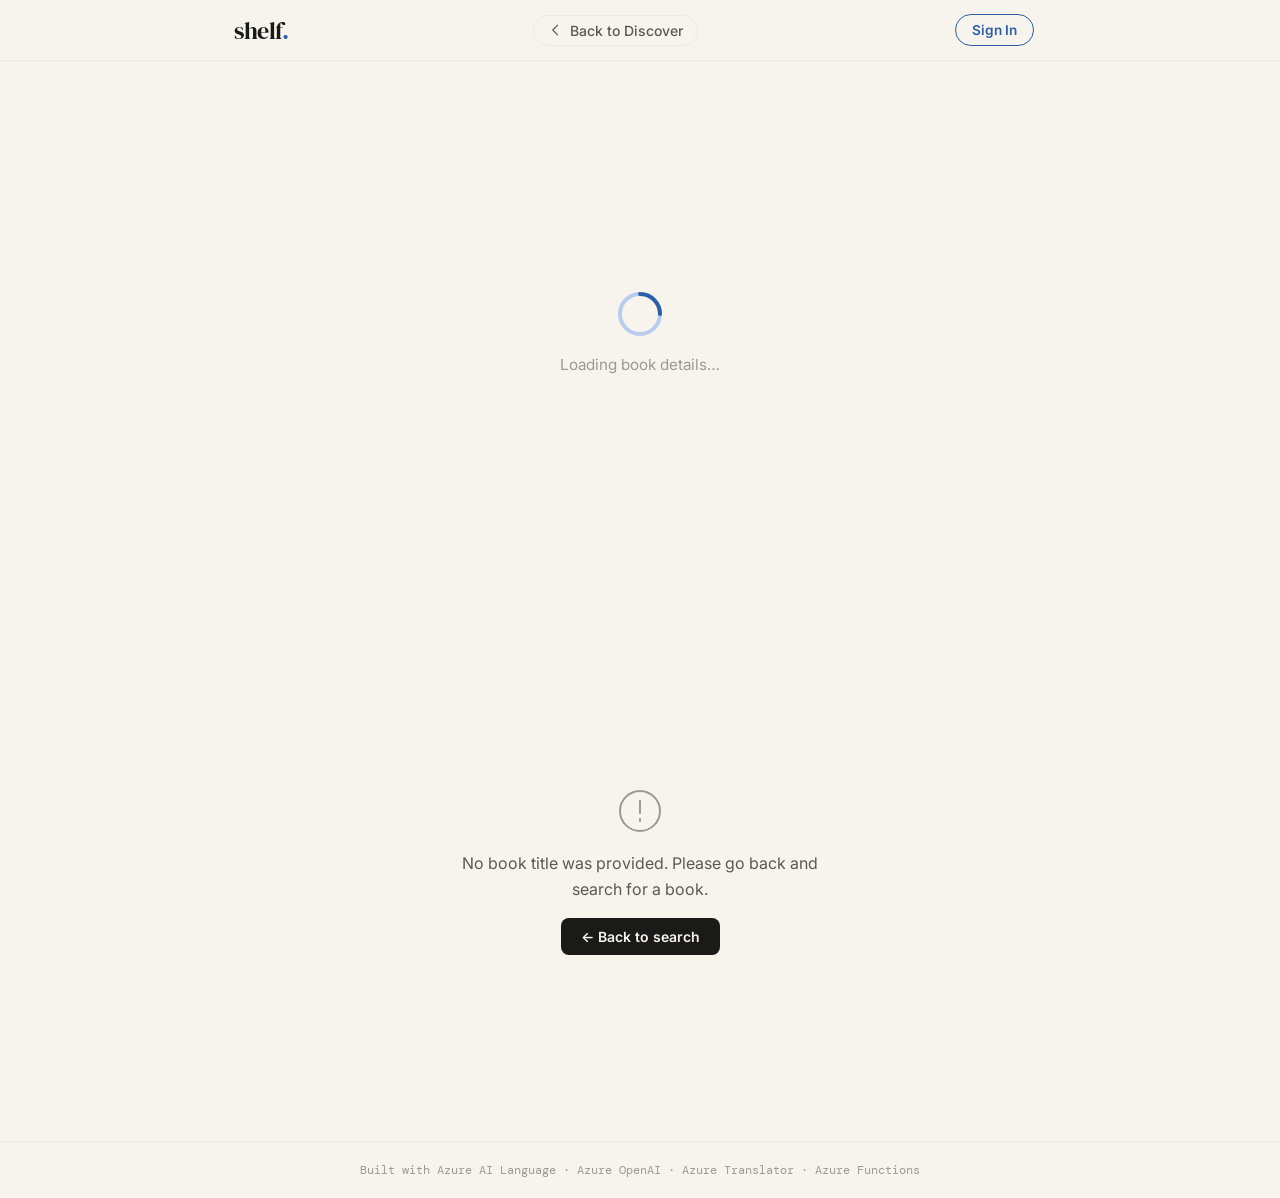
==== frontend/book.html @ 2a7a0a55 "Initial commit" ====
<!DOCTYPE html>
<html lang="en">
<head>
  <meta charset="UTF-8" />
  <meta name="viewport" content="width=device-width, initial-scale=1.0" />
  <title>Book Details — Shelf</title>
  <link rel="preconnect" href="https://fonts.googleapis.com" />
  <link rel="preconnect" href="https://fonts.gstatic.com" crossorigin />
  <link href="https://fonts.googleapis.com/css2?family=DM+Serif+Display:ital@0;1&family=Inter:wght@400;500;600&family=DM+Mono:wght@400;500&display=swap" rel="stylesheet" />
  <link rel="stylesheet" href="style.css" />
  
</head>
<body class="book-page">

  <!-- ── Header ─────────────────────────────────────────────── -->
  <header class="site-header">
    <div class="header-inner">
      <a href="index.html" class="logo">shelf<span class="logo-dot">.</span></a>
      <nav class="header-nav">
        <a href="index.html" class="nav-back-btn">
          <svg viewBox="0 0 20 20" fill="none" width="16" height="16">
            <path d="M12 4L6 10l6 6" stroke="currentColor" stroke-width="1.5" stroke-linecap="round" stroke-linejoin="round"/>
          </svg>
          Back to Discover
        </a>
      </nav>

      <!-- ── Auth area ──────────────────────────────────── -->
      <div id="auth-area" class="auth-area">
        <button id="auth-login-btn" class="auth-login-btn">Sign In</button>
        <div id="auth-user-area" class="auth-user-area" hidden>
          <span id="auth-user-name" class="auth-user-name"></span>
          <button id="auth-logout-btn" class="auth-logout-btn" hidden>Sign Out</button>
        </div>
      </div>
    </div>
  </header>

  <!-- ── Loading state ──────────────────────────────────────── -->
  <div id="page-loading" class="page-loading">
    <div class="page-spinner">
      <svg viewBox="0 0 50 50" fill="none">
        <circle cx="25" cy="25" r="20" stroke="var(--accent-md)" stroke-width="4"/>
        <path d="M25 5 A20 20 0 0 1 45 25" stroke="var(--accent)" stroke-width="4" stroke-linecap="round"/>
      </svg>
      <p>Loading book details…</p>
    </div>
  </div>

  <!-- ── Error state ────────────────────────────────────────── -->
  <div id="page-error" class="page-error" hidden>
    <div class="error-card">
      <svg viewBox="0 0 48 48" fill="none" width="48" height="48">
        <circle cx="24" cy="24" r="20" stroke="var(--ink3)" stroke-width="2"/>
        <path d="M24 14v12M24 32v2" stroke="var(--ink3)" stroke-width="2" stroke-linecap="round"/>
      </svg>
      <p id="error-msg">Something went wrong.</p>
      <a href="index.html" class="btn-primary">← Back to search</a>
    </div>
  </div>

  <!-- ── Main content ───────────────────────────────────────── -->
  <main id="page-content" class="book-page-content" hidden>
    <div class="book-container">

      <!-- ── Book Hero Section ─────────────────────────────── -->
      <section class="book-hero glass-card">

        <!-- Cover -->
        <div class="book-cover-wrap">
          <div class="book-cover-shadow"></div>
          <img id="book-cover" class="book-cover-img" src="" alt="" />
          <div id="book-cover-placeholder" class="book-cover-placeholder" hidden>
            <svg viewBox="0 0 80 110" fill="none">
              <rect width="80" height="110" rx="6" fill="var(--bg2)"/>
              <path d="M20 40h40M20 55h30M20 70h35" stroke="var(--ink3)" stroke-width="3" stroke-linecap="round"/>
            </svg>
          </div>
        </div>

        <!-- Meta -->
        <div class="book-meta">

          <!-- Dataset warning banner -->
          <div id="dataset-warning" class="dataset-warning" hidden>
            <svg viewBox="0 0 20 20" fill="none" width="16" height="16">
              <circle cx="10" cy="10" r="8" stroke="currentColor" stroke-width="1.5"/>
              <path d="M10 6v5M10 13v1" stroke="currentColor" stroke-width="1.5" stroke-linecap="round"/>
            </svg>
            <span id="dataset-warning-msg"></span>
          </div>

          <!-- Categories / genre chips -->
          <div id="book-categories" class="book-categories"></div>

          <!-- Title -->
          <h1 id="book-title" class="book-detail-title"></h1>

          <!-- Authors -->
          <p id="book-authors" class="book-authors"></p>

          <!-- Star rating -->
          <div id="book-rating-wrap" class="book-rating-wrap" hidden>
            <div id="book-stars" class="book-stars"></div>
            <span id="book-rating-count" class="book-rating-count"></span>
          </div>

          <!-- Quick stats grid -->
          <div class="book-stats-grid">
            <div id="stat-publisher" class="book-stat" hidden>
              <span class="stat-label">Publisher</span>
              <span id="stat-publisher-val" class="stat-value"></span>
            </div>
            <div id="stat-date" class="book-stat" hidden>
              <span class="stat-label">Published</span>
              <span id="stat-date-val" class="stat-value"></span>
            </div>
            <div id="stat-pages" class="book-stat" hidden>
              <span class="stat-label">Pages</span>
              <span id="stat-pages-val" class="stat-value"></span>
            </div>
            <div id="stat-language" class="book-stat" hidden>
              <span class="stat-label">Language</span>
              <span id="stat-language-val" class="stat-value"></span>
            </div>
            <div id="stat-isbn10" class="book-stat" hidden>
              <span class="stat-label">ISBN-10</span>
              <span id="stat-isbn10-val" class="stat-value mono"></span>
            </div>
            <div id="stat-isbn13" class="book-stat" hidden>
              <span class="stat-label">ISBN-13</span>
              <span id="stat-isbn13-val" class="stat-value mono"></span>
            </div>
          </div>

          <!-- Action buttons -->
          <div class="book-actions">
            <a id="google-books-btn" class="btn-primary" href="#" target="_blank" rel="noopener" hidden>
              <svg viewBox="0 0 20 20" fill="none" width="16" height="16">
                <path d="M11 3H5a2 2 0 00-2 2v10a2 2 0 002 2h10a2 2 0 002-2v-6" stroke="currentColor" stroke-width="1.5" stroke-linecap="round"/>
                <path d="M15 3h2v2M11 9l6-6" stroke="currentColor" stroke-width="1.5" stroke-linecap="round" stroke-linejoin="round"/>
              </svg>
              View on Google Books
            </a>
            <a href="index.html" class="btn-secondary">← Search another book</a>
          </div>
        </div>
      </section>

      <!-- ── Description ───────────────────────────────────── -->
      <section id="book-desc-section" class="book-desc-section glass-card" hidden>
        <h2 class="section-heading">About this book</h2>
        <div id="book-description" class="book-description"></div>
        <button id="desc-toggle" class="desc-toggle" hidden>Show more</button>
      </section>

      <!-- ── Recommendations ───────────────────────────────── -->
      <section id="rec-section" class="rec-section" hidden>
        <div class="rec-header">
          <h2 class="section-heading">Recommended Books</h2>
          <p class="rec-subtitle">Curated by AI · Based on themes &amp; genre</p>
        </div>
        <div id="rec-grid" class="rec-grid"></div>
      </section>

      <!-- No recommendations message -->
      <div id="no-rec-msg" class="no-rec-msg" hidden>
        <svg viewBox="0 0 48 48" fill="none" width="40" height="40">
          <rect x="8" y="6" width="22" height="30" rx="2" stroke="currentColor" stroke-width="2"/>
          <rect x="14" y="10" width="22" height="30" rx="2" stroke="currentColor" stroke-width="2" fill="var(--bg)"/>
          <path d="M18 18h10M18 23h7" stroke="currentColor" stroke-width="1.5" stroke-linecap="round"/>
        </svg>
        <p id="no-rec-text"></p>
      </div>

    </div>
  </main>

  <!-- ── Footer ─────────────────────────────────────────────── -->
  <footer class="site-footer">
    <p>Built with Azure AI Language · Azure OpenAI · Azure Translator · Azure Functions</p>
  </footer>

  <script src="auth.js"></script>
  <script src="book.js"></script>
</body>
</html>
---- frontend/style.css ----
/* ── Design tokens ──────────────────────────────────────────── */
:root {
  --bg:         #F7F4EE;       /* warm parchment */
  --bg2:        #EEEAE0;       /* slightly darker card bg */
  --ink:        #1A1A18;       /* near-black */
  --ink2:       #5A5A50;       /* secondary text */
  --ink3:       #9A9A8E;       /* muted / meta */
  --accent:     #2D5FA6;       /* deep library blue */
  --accent-lt:  #EDF2FB;       /* light accent tint */
  --accent-md:  #B8CCEE;       /* medium accent tint */
  --gold:       #C9973E;       /* warm gold for genre tags */
  --gold-lt:    #FDF3E1;
  --radius:     12px;
  --radius-sm:  6px;
  --shadow:     0 2px 12px rgba(26,26,24,0.08);
  --shadow-lg:  0 8px 32px rgba(26,26,24,0.12);
}

/* ── Reset ──────────────────────────────────────────────────── */
*, *::before, *::after { box-sizing: border-box; margin: 0; padding: 0; }
html { scroll-behavior: smooth; }
body {
  font-family: 'Inter', system-ui, sans-serif;
  background: var(--bg);
  color: var(--ink);
  min-height: 100vh;
  display: flex;
  flex-direction: column;
}

/* ── Header ─────────────────────────────────────────────────── */
.site-header {
  position: sticky; top: 0; z-index: 100;
  background: var(--bg);
  border-bottom: 1px solid var(--bg2);
  backdrop-filter: blur(10px);
}
.header-inner {
  max-width: 860px;
  margin: 0 auto;
  padding: 0 24px;
  height: 60px;
  display: flex;
  align-items: center;
  justify-content: space-between;
}
.logo {
  font-family: 'DM Serif Display', serif;
  font-size: 1.5rem;
  letter-spacing: -0.02em;
  color: var(--ink);
}
.logo-dot { color: var(--accent); }

.header-nav { display: flex; gap: 4px; }
.nav-tab {
  font-family: 'Inter', sans-serif;
  font-size: 0.875rem;
  font-weight: 500;
  padding: 6px 16px;
  border-radius: 20px;
  border: none;
  background: transparent;
  color: var(--ink2);
  cursor: pointer;
  transition: background 0.15s, color 0.15s;
}
.nav-tab:hover { background: var(--bg2); color: var(--ink); }
.nav-tab.active { background: var(--ink); color: var(--bg); }

/* ── Hero ───────────────────────────────────────────────────── */
.hero {
  max-width: 860px;
  margin: 0 auto;
  padding: 60px 24px 40px;
  text-align: left;
}
.hero-eyebrow {
  font-family: 'DM Mono', monospace;
  font-size: 0.75rem;
  font-weight: 500;
  letter-spacing: 0.08em;
  text-transform: uppercase;
  color: var(--accent);
  margin-bottom: 16px;
}
.hero-headline {
  font-family: 'DM Serif Display', serif;
  font-size: clamp(2.4rem, 5vw, 3.6rem);
  line-height: 1.1;
  letter-spacing: -0.02em;
  color: var(--ink);
  margin-bottom: 16px;
}
.hero-headline em {
  font-style: italic;
  color: var(--accent);
}
.hero-sub {
  font-size: 1.05rem;
  color: var(--ink2);
  max-width: 480px;
  line-height: 1.6;
}

/* ── Views ──────────────────────────────────────────────────── */
.view { display: none; flex: 1; }
.view.active { display: block; }

/* ── Container ──────────────────────────────────────────────── */
.container {
  max-width: 860px;
  margin: 0 auto;
  padding: 0 24px 60px;
}

/* ── Search Card ────────────────────────────────────────────── */
.search-card {
  background: #fff;
  border-radius: var(--radius);
  padding: 28px;
  box-shadow: var(--shadow);
  margin-bottom: 32px;
}
.search-row {
  display: grid;
  grid-template-columns: 1fr auto auto;
  gap: 16px;
  align-items: end;
  margin-bottom: 20px;
}

/* Field label */
.field-label {
  display: block;
  font-size: 0.75rem;
  font-weight: 600;
  letter-spacing: 0.04em;
  text-transform: uppercase;
  color: var(--ink3);
  margin-bottom: 8px;
}

/* Autocomplete wrapper */
.autocomplete-wrap { position: relative; }
.input-icon-wrap { position: relative; }
.input-icon {
  position: absolute;
  left: 12px; top: 50%;
  transform: translateY(-50%);
  width: 16px; height: 16px;
  color: var(--ink3);
  pointer-events: none;
}
.book-input {
  color: #111111;
  color: #9b9b9b;
  width: 100%;
  height: 44px;
  padding: 0 16px 0 38px;
  border: 1.5px solid var(--bg2);
  border-radius: var(--radius-sm);
  font-family: 'Inter', sans-serif;
  font-size: 0.95rem;
  color: var(--ink);
  background: var(--bg);
  outline: none;
  transition: border-color 0.15s;
}
.book-input:focus { border-color: var(--accent); background: #fff; }
.book-input::placeholder { color: var(--ink3); }

/* Suggestions dropdown */
.suggestions {
  position: absolute;
  top: calc(100% + 4px);
  left: 0; right: 0;
  background: #fff;
  border: 1.5px solid var(--bg2);
  border-radius: var(--radius-sm);
  box-shadow: var(--shadow-lg);
  list-style: none;
  max-height: 260px;
  overflow-y: auto;
  z-index: 50;
  display: none;
}
.suggestions.open { display: block; }
.suggestions li {
  padding: 10px 16px;
  cursor: pointer;
  display: flex;
  align-items: baseline;
  gap: 10px;
  font-size: 0.9rem;
  transition: background 0.1s;
}
.suggestions li:hover,
.suggestions li.active { background: var(--accent-lt); }
.sug-title { color: var(--ink); flex: 1; }
.sug-genre {
  font-family: 'DM Mono', monospace;
  font-size: 0.72rem;
  color: var(--ink3);
  white-space: nowrap;
}
mark { background: none; color: var(--accent); font-weight: 600; }

/* Selects */
.lang-wrap, .count-wrap { min-width: 120px; }
.lang-select {
  width: 100%;
  height: 44px;
  padding: 0 12px;
  border: 1.5px solid var(--bg2);
  border-radius: var(--radius-sm);
  font-family: 'Inter', sans-serif;
  font-size: 0.9rem;
  color: var(--ink);
  background: var(--bg);
  outline: none;
  cursor: pointer;
  appearance: none;
  background-image: url("data:image/svg+xml,%3Csvg xmlns='http://www.w3.org/2000/svg' width='12' height='12' viewBox='0 0 12 12'%3E%3Cpath d='M2 4l4 4 4-4' stroke='%239A9A8E' stroke-width='1.5' fill='none' stroke-linecap='round' stroke-linejoin='round'/%3E%3C/svg%3E");
  background-repeat: no-repeat;
  background-position: right 12px center;
  padding-right: 32px;
}
.lang-select:focus { border-color: var(--accent); }
.lang-select.small { height: 36px; font-size: 0.82rem; min-width: 80px; }

/* Recommend button */
.recommend-btn {
  width: 100%;
  height: 48px;
  background: var(--ink);
  color: var(--bg);
  border: none;
  border-radius: var(--radius-sm);
  font-family: 'Inter', sans-serif;
  font-size: 0.95rem;
  font-weight: 600;
  cursor: pointer;
  display: flex;
  align-items: center;
  justify-content: center;
  gap: 10px;
  transition: background 0.15s, transform 0.1s;
}
.recommend-btn:hover:not(:disabled) { background: var(--accent); transform: translateY(-1px); }
.recommend-btn:disabled { opacity: 0.4; cursor: not-allowed; }
.btn-spinner svg { width: 20px; height: 20px; animation: spin 0.8s linear infinite; }
.spinner-circle { transform-origin: center; }

/* ── Matched book badge ─────────────────────────────────────── */
.matched-book {
  display: flex;
  align-items: center;
  gap: 10px;
  margin-bottom: 24px;
  flex-wrap: wrap;
}
.matched-label { font-size: 0.85rem; color: var(--ink3); }
.matched-title {
  font-family: 'DM Serif Display', serif;
  font-size: 1.05rem;
  color: var(--ink);
}
.matched-genre {
  font-family: 'DM Mono', monospace;
  font-size: 0.72rem;
  padding: 3px 8px;
  border-radius: 20px;
  background: var(--gold-lt);
  color: var(--gold);
}

/* ── Results Grid ───────────────────────────────────────────── */
.results-grid {
  display: grid;
  grid-template-columns: repeat(auto-fill, minmax(280px, 1fr));
  gap: 20px;
}

/* Book card */
.book-card {
  background: #fff;
  border-radius: var(--radius);
  padding: 24px;
  box-shadow: var(--shadow);
  display: flex;
  flex-direction: column;
  gap: 12px;
  transition: transform 0.15s, box-shadow 0.15s;
  animation: fadeUp 0.3s ease both;
}
.book-card:hover { transform: translateY(-3px); box-shadow: var(--shadow-lg); }

.card-rank {
  font-family: 'DM Mono', monospace;
  font-size: 0.7rem;
  font-weight: 500;
  letter-spacing: 0.08em;
  color: var(--ink3);
}
.card-title {
  font-family: 'DM Serif Display', serif;
  font-size: 1.1rem;
  line-height: 1.3;
  color: var(--ink);
}
.card-genre {
  display: inline-block;
  font-family: 'DM Mono', monospace;
  font-size: 0.7rem;
  padding: 3px 8px;
  border-radius: 20px;
  background: var(--gold-lt);
  color: var(--gold);
}
.card-explanation {
  font-size: 0.88rem;
  line-height: 1.65;
  color: var(--ink2);
  padding: 12px 14px;
  background: var(--accent-lt);
  border-left: 3px solid var(--accent-md);
  border-radius: 0 var(--radius-sm) var(--radius-sm) 0;
}
.card-themes {
  display: flex;
  flex-wrap: wrap;
  gap: 6px;
  margin-top: 4px;
}
.theme-tag {
  font-size: 0.72rem;
  padding: 3px 8px;
  border-radius: 20px;
  background: var(--bg2);
  color: var(--ink2);
}

/* ── Empty state ────────────────────────────────────────────── */
.empty-state {
  text-align: center;
  padding: 60px 20px;
  color: var(--ink3);
}
.empty-state svg {
  width: 48px; height: 48px;
  margin-bottom: 16px;
  color: var(--ink3);
}
.empty-state p { font-size: 0.95rem; }

/* ── Chat view ──────────────────────────────────────────────── */
.chat-container { padding-top: 24px; }
.chat-header {
  display: flex;
  align-items: center;
  gap: 14px;
  margin-bottom: 20px;
  padding-bottom: 20px;
  border-bottom: 1px solid var(--bg2);
}
.chat-avatar svg { width: 40px; height: 40px; border-radius: 10px; }
.chat-name { font-weight: 600; font-size: 0.95rem; color: var(--ink); }
.chat-subtitle { font-size: 0.8rem; color: var(--ink3); }
.chat-lang-wrap { margin-left: auto; }

.chat-messages {
  min-height: 340px;
  max-height: 50vh;
  overflow-y: auto;
  display: flex;
  flex-direction: column;
  gap: 12px;
  margin-bottom: 16px;
  padding: 4px 0;
  scroll-behavior: smooth;
}
.chat-bubble {
  max-width: 78%;
  padding: 12px 16px;
  border-radius: var(--radius);
  font-size: 0.9rem;
  line-height: 1.65;
  animation: fadeUp 0.2s ease both;
}
.chat-bubble.user {
  align-self: flex-end;
  background: var(--ink);
  color: var(--bg);
  border-bottom-right-radius: 4px;
}
.chat-bubble.assistant {
  align-self: flex-start;
  background: #fff;
  color: var(--ink);
  border-bottom-left-radius: 4px;
  box-shadow: var(--shadow);
}
.chat-bubble.typing {
  background: #fff;
  align-self: flex-start;
  box-shadow: var(--shadow);
}
.typing-dots { display: flex; gap: 4px; padding: 2px 0; }
.typing-dots span {
  width: 7px; height: 7px;
  border-radius: 50%;
  background: var(--ink3);
  animation: bounce 1.2s infinite;
}
.typing-dots span:nth-child(2) { animation-delay: 0.2s; }
.typing-dots span:nth-child(3) { animation-delay: 0.4s; }

.chat-input-row {
  display: flex;
  gap: 10px;
  margin-bottom: 12px;
}
.chat-input {
  flex: 1;
  height: 48px;
  padding: 0 18px;
  border: 1.5px solid var(--bg2);
  border-radius: var(--radius-sm);
  font-family: 'Inter', sans-serif;
  font-size: 0.95rem;
  background: var(--bg);
  color: var(--ink);
  outline: none;
  transition: border-color 0.15s;
}
.chat-input:focus { border-color: var(--accent); background: #fff; }
.chat-input::placeholder { color: var(--ink3); }

.chat-send-btn {
  width: 48px; height: 48px;
  background: var(--ink);
  color: var(--bg);
  border: none;
  border-radius: var(--radius-sm);
  cursor: pointer;
  display: flex;
  align-items: center;
  justify-content: center;
  flex-shrink: 0;
  transition: background 0.15s;
}
.chat-send-btn:hover { background: var(--accent); }
.chat-send-btn svg { width: 18px; height: 18px; }

.chat-suggestions-row {
  display: flex;
  flex-wrap: wrap;
  gap: 8px;
}
.chat-pill {
  font-size: 0.8rem;
  padding: 6px 14px;
  border-radius: 20px;
  border: 1.5px solid var(--bg2);
  background: #fff;
  color: var(--ink2);
  cursor: pointer;
  font-family: 'Inter', sans-serif;
  transition: border-color 0.15s, color 0.15s;
}
.chat-pill:hover { border-color: var(--accent); color: var(--accent); }

/* ── Footer ─────────────────────────────────────────────────── */
.site-footer {
  border-top: 1px solid var(--bg2);
  padding: 20px 24px;
  text-align: center;
  font-size: 0.75rem;
  color: var(--ink3);
  font-family: 'DM Mono', monospace;
}

/* ── Keyframes ──────────────────────────────────────────────── */
@keyframes spin {
  to { transform: rotate(360deg); }
}
@keyframes fadeUp {
  from { opacity: 0; transform: translateY(12px); }
  to   { opacity: 1; transform: translateY(0); }
}
@keyframes bounce {
  0%, 60%, 100% { transform: translateY(0); }
  30%           { transform: translateY(-5px); }
}

/* ── Responsive ─────────────────────────────────────────────── */
@media (max-width: 640px) {
  .hero { padding: 36px 16px 28px; }
  .container { padding: 0 16px 40px; }
  .search-row { grid-template-columns: 1fr; }
  .results-grid { grid-template-columns: 1fr; }
  .chat-bubble { max-width: 90%; }
  .chat-suggestions-row { display: none; }
}

@media (prefers-reduced-motion: reduce) {
  *, *::before, *::after { animation: none !important; transition: none !important; }
}


/* ═══════════════════════════════════════════════════════════════
   BOOK DETAILS PAGE — all new styles, nothing above modified
═══════════════════════════════════════════════════════════════ */

/* ── Dark mode tokens ───────────────────────────────────────── */
@media (prefers-color-scheme: dark) {
  :root {
    --bg:        #13120F;
    --bg2:       #1E1D18;
    --ink:       #F0EDE6;
    --ink2:      #A8A49A;
    --ink3:      #6A665E;
    --accent:    #6B9FE4;
    --accent-lt: #1A2535;
    --accent-md: #2D4A70;
    --gold:      #D4A855;
    --gold-lt:   #2A2010;
    --shadow:    0 2px 12px rgba(0,0,0,0.3);
    --shadow-lg: 0 8px 32px rgba(0,0,0,0.45);
    --glass-bg:  rgba(30, 29, 24, 0.7);
    --glass-border: rgba(255,255,255,0.07);
  }
}

:root {
  --glass-bg:     rgba(255,255,255,0.72);
  --glass-border: rgba(255,255,255,0.45);
  --glass-blur:   16px;
}

/* ── body modifier for book page ────────────────────────────── */
body.book-page {
  background: var(--bg);
}

/* ── Back button in header ──────────────────────────────────── */
.nav-back-btn {
  display: inline-flex;
  align-items: center;
  gap: 6px;
  font-family: 'Inter', sans-serif;
  font-size: 0.875rem;
  font-weight: 500;
  color: var(--ink2);
  text-decoration: none;
  padding: 6px 14px;
  border-radius: 20px;
  border: 1.5px solid var(--bg2);
  background: transparent;
  transition: color 0.15s, border-color 0.15s, background 0.15s;
}
.nav-back-btn:hover {
  color: var(--ink);
  border-color: var(--ink3);
  background: var(--bg2);
}

/* ── Logo as link on book page ──────────────────────────────── */
a.logo {
  text-decoration: none;
  font-family: 'DM Serif Display', serif;
  font-size: 1.5rem;
  letter-spacing: -0.02em;
  color: var(--ink);
}

/* ── Glassmorphism card ─────────────────────────────────────── */
.glass-card {
  background: var(--glass-bg);
  backdrop-filter: blur(var(--glass-blur));
  -webkit-backdrop-filter: blur(var(--glass-blur));
  border: 1px solid var(--glass-border);
  border-radius: 20px;
  box-shadow: var(--shadow-lg);
}

/* ── Page-level loading state ───────────────────────────────── */
.page-loading {
  display: flex;
  align-items: center;
  justify-content: center;
  min-height: 60vh;
}
.page-spinner {
  display: flex;
  flex-direction: column;
  align-items: center;
  gap: 16px;
}
.page-spinner svg {
  width: 50px;
  height: 50px;
  animation: spin 1s linear infinite;
}
.page-spinner p {
  font-size: 0.95rem;
  color: var(--ink3);
}

/* ── Page-level error state ─────────────────────────────────── */
.page-error {
  display: flex;
  align-items: center;
  justify-content: center;
  min-height: 60vh;
  padding: 24px;
}
.error-card {
  display: flex;
  flex-direction: column;
  align-items: center;
  gap: 16px;
  text-align: center;
  max-width: 400px;
}
.error-card p {
  font-size: 1rem;
  color: var(--ink2);
  line-height: 1.6;
}

/* ── Main layout ────────────────────────────────────────────── */
.book-page-content {
  flex: 1;
}
.book-container {
  max-width: 900px;
  margin: 0 auto;
  padding: 32px 24px 80px;
  display: flex;
  flex-direction: column;
  gap: 28px;
}

/* ── Book Hero ──────────────────────────────────────────────── */
.book-hero {
  display: grid;
  grid-template-columns: 200px 1fr;
  gap: 40px;
  padding: 36px;
  align-items: start;
}

/* Cover */
.book-cover-wrap {
  position: relative;
  flex-shrink: 0;
}
.book-cover-shadow {
  position: absolute;
  inset: 12px -8px -12px 8px;
  background: rgba(0,0,0,0.18);
  border-radius: 10px;
  filter: blur(12px);
  z-index: 0;
}
.book-cover-img {
  position: relative;
  z-index: 1;
  width: 100%;
  border-radius: 10px;
  box-shadow: 0 12px 40px rgba(0,0,0,0.25);
  display: block;
  transition: transform 0.3s ease;
  object-fit: cover;
  aspect-ratio: 2/3;
}
.book-cover-img:hover { transform: scale(1.03) rotate(-1deg); }
.book-cover-placeholder {
  position: relative;
  z-index: 1;
  width: 100%;
  aspect-ratio: 2/3;
  border-radius: 10px;
  background: var(--bg2);
  display: flex;
  align-items: center;
  justify-content: center;
}
.book-cover-placeholder svg {
  width: 80%;
  height: 80%;
}

/* Meta */
.book-meta {
  display: flex;
  flex-direction: column;
  gap: 14px;
  min-width: 0;
}

/* Dataset warning */
.dataset-warning {
  display: flex;
  align-items: flex-start;
  gap: 8px;
  background: var(--gold-lt);
  border: 1px solid var(--gold);
  border-radius: 8px;
  padding: 10px 14px;
  font-size: 0.85rem;
  color: var(--gold);
  line-height: 1.5;
}
.dataset-warning svg { flex-shrink: 0; margin-top: 1px; }

/* Category chips */
.book-categories {
  display: flex;
  flex-wrap: wrap;
  gap: 6px;
}
.category-chip {
  font-family: 'DM Mono', monospace;
  font-size: 0.7rem;
  padding: 3px 10px;
  border-radius: 20px;
  background: var(--accent-lt);
  color: var(--accent);
  border: 1px solid var(--accent-md);
}

/* Title */
.book-detail-title {
  font-family: 'DM Serif Display', serif;
  font-size: clamp(1.6rem, 3.5vw, 2.4rem);
  line-height: 1.15;
  letter-spacing: -0.02em;
  color: var(--ink);
}

/* Authors */
.book-authors {
  font-size: 1rem;
  color: var(--ink2);
  font-weight: 500;
}

/* Stars */
.book-rating-wrap {
  display: flex;
  align-items: center;
  gap: 10px;
  flex-wrap: wrap;
}
.book-stars {
  font-size: 1.1rem;
  color: var(--gold);
  letter-spacing: 2px;
}
.book-rating-count {
  font-family: 'DM Mono', monospace;
  font-size: 0.78rem;
  color: var(--ink3);
}

/* Stats grid */
.book-stats-grid {
  display: grid;
  grid-template-columns: repeat(auto-fill, minmax(140px, 1fr));
  gap: 12px;
  margin-top: 4px;
}
.book-stat {
  display: flex;
  flex-direction: column;
  gap: 3px;
  padding: 10px 12px;
  background: var(--bg2);
  border-radius: 8px;
}
@media (prefers-color-scheme: dark) {
  .book-stat { background: rgba(255,255,255,0.05); }
}
.stat-label {
  font-family: 'DM Mono', monospace;
  font-size: 0.65rem;
  letter-spacing: 0.06em;
  text-transform: uppercase;
  color: var(--ink3);
}
.stat-value {
  font-size: 0.88rem;
  font-weight: 500;
  color: var(--ink);
  line-height: 1.4;
}
.stat-value.mono {
  font-family: 'DM Mono', monospace;
  font-size: 0.8rem;
  letter-spacing: 0.03em;
}

/* Action buttons */
.book-actions {
  display: flex;
  flex-wrap: wrap;
  gap: 10px;
  margin-top: 6px;
}

/* Primary button (shared) */
.btn-primary {
  display: inline-flex;
  align-items: center;
  gap: 7px;
  padding: 10px 20px;
  background: var(--ink);
  color: var(--bg);
  border: none;
  border-radius: 8px;
  font-family: 'Inter', sans-serif;
  font-size: 0.875rem;
  font-weight: 600;
  text-decoration: none;
  cursor: pointer;
  transition: background 0.15s, transform 0.1s;
}
.btn-primary:hover { background: var(--accent); transform: translateY(-1px); }

/* Secondary button */
.btn-secondary {
  display: inline-flex;
  align-items: center;
  gap: 6px;
  padding: 10px 18px;
  background: transparent;
  color: var(--ink2);
  border: 1.5px solid var(--bg2);
  border-radius: 8px;
  font-family: 'Inter', sans-serif;
  font-size: 0.875rem;
  font-weight: 500;
  text-decoration: none;
  cursor: pointer;
  transition: border-color 0.15s, color 0.15s;
}
.btn-secondary:hover { border-color: var(--accent); color: var(--accent); }

/* ── Description section ────────────────────────────────────── */
.book-desc-section {
  padding: 28px 32px;
}
.section-heading {
  font-family: 'DM Serif Display', serif;
  font-size: 1.35rem;
  color: var(--ink);
  margin-bottom: 14px;
}
.book-description {
  font-size: 0.95rem;
  line-height: 1.75;
  color: var(--ink2);
}
.desc-toggle {
  margin-top: 12px;
  background: none;
  border: none;
  font-family: 'Inter', sans-serif;
  font-size: 0.875rem;
  font-weight: 600;
  color: var(--accent);
  cursor: pointer;
  padding: 0;
  transition: opacity 0.15s;
}
.desc-toggle:hover { opacity: 0.7; }

/* ── Recommendations section ────────────────────────────────── */
.rec-section { }
.rec-header {
  display: flex;
  align-items: baseline;
  gap: 14px;
  flex-wrap: wrap;
  margin-bottom: 20px;
}
.rec-subtitle {
  font-family: 'DM Mono', monospace;
  font-size: 0.72rem;
  color: var(--ink3);
  letter-spacing: 0.04em;
}
.rec-grid {
  display: grid;
  grid-template-columns: repeat(auto-fill, minmax(240px, 1fr));
  gap: 20px;
}

/* Recommendation card */
.rec-card {
  display: flex;
  flex-direction: column;
  overflow: hidden;
  padding: 0;
  animation: fadeUp 0.35s ease both;
  transition: transform 0.18s, box-shadow 0.18s;
}
.rec-card:hover {
  transform: translateY(-4px);
  box-shadow: 0 16px 48px rgba(0,0,0,0.15);
}

.rec-cover-wrap {
  width: 100%;
  aspect-ratio: 16/9;
  overflow: hidden;
  border-radius: 16px 16px 0 0;
  background: var(--accent-lt);
  flex-shrink: 0;
}
.rec-cover-placeholder {
  width: 100%;
  height: 100%;
  display: flex;
  align-items: center;
  justify-content: center;
}
.rec-cover-placeholder svg {
  width: 60px;
  height: 80px;
}

.rec-card-body {
  display: flex;
  flex-direction: column;
  gap: 10px;
  padding: 20px;
  flex: 1;
}
.rec-card-title {
  font-family: 'DM Serif Display', serif;
  font-size: 1.05rem;
  line-height: 1.3;
  color: var(--ink);
}
.rec-explanation {
  font-size: 0.85rem;
  line-height: 1.65;
  color: var(--ink2);
  padding: 10px 12px;
  background: var(--accent-lt);
  border-left: 3px solid var(--accent-md);
  border-radius: 0 6px 6px 0;
  flex: 1;
}

/* View Details button inside rec card */
.btn-view-details {
  display: inline-flex;
  align-items: center;
  justify-content: center;
  gap: 6px;
  margin-top: 4px;
  padding: 9px 16px;
  background: var(--ink);
  color: var(--bg);
  border: none;
  border-radius: 8px;
  font-family: 'Inter', sans-serif;
  font-size: 0.82rem;
  font-weight: 600;
  cursor: pointer;
  transition: background 0.15s, transform 0.1s;
  width: 100%;
}
.btn-view-details:hover { background: var(--accent); transform: translateY(-1px); }

/* No recommendations message */
.no-rec-msg {
  display: flex;
  flex-direction: column;
  align-items: center;
  gap: 14px;
  padding: 48px 20px;
  text-align: center;
  color: var(--ink3);
}
.no-rec-msg p {
  font-size: 0.95rem;
  max-width: 420px;
  line-height: 1.6;
}

/* ── Responsive ─────────────────────────────────────────────── */
@media (max-width: 680px) {
  .book-hero {
    grid-template-columns: 1fr;
    gap: 24px;
    padding: 24px;
  }
  .book-cover-wrap {
    width: 140px;
    margin: 0 auto;
  }
  .book-meta { text-align: center; }
  .book-categories,
  .book-rating-wrap,
  .book-actions { justify-content: center; }
  .book-stats-grid { grid-template-columns: 1fr 1fr; }
  .book-desc-section { padding: 20px; }
  .book-container { padding: 20px 16px 60px; }
  .rec-grid { grid-template-columns: 1fr; }
}

@media (max-width: 400px) {
  .book-stats-grid { grid-template-columns: 1fr; }
}


/* ═══════════════════════════════════════════════════════════════
   📷 SCAN BOOK COVER — new styles appended below existing code.
   Zero existing lines were modified above.
   Matches the existing design language: same tokens, same radius,
   same typography, glassmorphism-ready.
═══════════════════════════════════════════════════════════════ */

/* ── "or" divider between the two buttons ────────────────────── */
.scan-divider {
  display: flex;
  align-items: center;
  gap: 12px;
  margin: 6px 0 2px;
  color: var(--ink3);
  font-size: 0.75rem;
  font-family: 'DM Mono', monospace;
  letter-spacing: 0.08em;
  text-transform: uppercase;
  user-select: none;
}
.scan-divider::before,
.scan-divider::after {
  content: "";
  flex: 1;
  height: 1px;
  background: var(--bg2);
}

/* ── Scan button — outlined style to visually sit below primary ─ */
.scan-btn {
  width: 100%;
  height: 48px;
  background: transparent;
  color: var(--ink);
  border: 1.5px solid var(--bg2);
  border-radius: var(--radius-sm);
  font-family: 'Inter', sans-serif;
  font-size: 0.95rem;
  font-weight: 500;
  cursor: pointer;
  display: flex;
  align-items: center;
  justify-content: center;
  gap: 8px;
  transition: background 0.15s, border-color 0.15s, color 0.15s, transform 0.1s;
  margin-top: 8px;
}
.scan-btn:hover:not(:disabled) {
  background: var(--accent-lt);
  border-color: var(--accent);
  color: var(--accent);
  transform: translateY(-1px);
}
.scan-btn:active:not(:disabled) {
  transform: translateY(0);
}
.scan-btn:disabled {
  opacity: 0.4;
  cursor: not-allowed;
}

/* Idle state span: camera SVG + "Scan Book Cover" text */
.scan-btn-idle {
  display: flex;
  align-items: center;
  gap: 8px;
}
.scan-btn-idle svg { flex-shrink: 0; }

/* Loading state span: animated spinner + "Scanning…" text */
.scan-btn-loading {
  display: flex;
  align-items: center;
  gap: 8px;
  color: var(--ink2);
}
.scan-btn-loading svg {
  flex-shrink: 0;
  animation: spin 0.8s linear infinite;  /* reuses existing @keyframes spin */
}

/* ── Dark-mode overrides ─────────────────────────────────────── */
@media (prefers-color-scheme: dark) {
  .scan-btn {
    border-color: var(--bg2);
    color: var(--ink);
  }
  .scan-btn:hover:not(:disabled) {
    background: var(--accent-lt);
    border-color: var(--accent);
    color: var(--accent);
  }
}

/* ── Responsive ──────────────────────────────────────────────── */
@media (max-width: 640px) {
  .scan-btn        { height: 44px; font-size: 0.9rem; }
  .scan-divider    { margin: 4px 0; }
}


/* ═══════════════════════════════════════════════════════════════
   FEATURE 1 — AUTH STYLES
   All new. Zero existing lines modified.
═══════════════════════════════════════════════════════════════ */

/* ── Auth area in header ─────────────────────────────────────── */
.auth-area {
  display: flex;
  align-items: center;
  gap: 10px;
  margin-left: 12px;
}

/* Sign In button */
.auth-login-btn {
  font-family: 'Inter', sans-serif;
  font-size: 0.85rem;
  font-weight: 600;
  padding: 7px 16px;
  border-radius: 20px;
  border: 1.5px solid var(--accent);
  background: transparent;
  color: var(--accent);
  cursor: pointer;
  transition: background 0.15s, color 0.15s;
  white-space: nowrap;
}
.auth-login-btn:hover {
  background: var(--accent);
  color: #fff;
}

/* Logged-in user area */
.auth-user-area {
  display: flex;
  align-items: center;
  gap: 8px;
}
.auth-user-name {
  font-size: 0.82rem;
  font-weight: 500;
  color: var(--ink2);
  max-width: 120px;
  overflow: hidden;
  text-overflow: ellipsis;
  white-space: nowrap;
}

/* Sign Out button */
.auth-logout-btn {
  font-family: 'Inter', sans-serif;
  font-size: 0.8rem;
  font-weight: 500;
  padding: 5px 12px;
  border-radius: 20px;
  border: 1.5px solid var(--bg2);
  background: transparent;
  color: var(--ink3);
  cursor: pointer;
  transition: border-color 0.15s, color 0.15s;
  white-space: nowrap;
}
.auth-logout-btn:hover {
  border-color: var(--ink3);
  color: var(--ink);
}

/* ── Auth modal ──────────────────────────────────────────────── */
.auth-modal {
  position: fixed;
  inset: 0;
  z-index: 1000;
  background: rgba(0, 0, 0, 0.45);
  backdrop-filter: blur(4px);
  display: flex;
  align-items: center;
  justify-content: center;
  padding: 20px;
  animation: fadeIn 0.15s ease;
}
.auth-modal[hidden] { display: none; }

.auth-modal-card {
  width: 100%;
  max-width: 380px;
  padding: 36px 32px 28px;
  position: relative;
  display: flex;
  flex-direction: column;
  gap: 20px;
  animation: fadeUp 0.2s ease;
}

/* Close button */
.auth-modal-close {
  position: absolute;
  top: 16px;
  right: 16px;
  background: none;
  border: none;
  cursor: pointer;
  color: var(--ink3);
  padding: 4px;
  border-radius: 6px;
  transition: color 0.15s, background 0.15s;
  display: flex;
  align-items: center;
  justify-content: center;
}
.auth-modal-close:hover {
  color: var(--ink);
  background: var(--bg2);
}

/* Modal header */
.auth-modal-header {
  display: flex;
  flex-direction: column;
  gap: 6px;
  align-items: flex-start;
}
.auth-modal-title {
  font-family: 'DM Serif Display', serif;
  font-size: 1.4rem;
  color: var(--ink);
  letter-spacing: -0.02em;
  margin-top: 8px;
}
.auth-modal-sub {
  font-size: 0.875rem;
  color: var(--ink2);
  line-height: 1.5;
}

/* Form */
.auth-form {
  display: flex;
  flex-direction: column;
  gap: 14px;
}

/* Error message */
.auth-error {
  font-size: 0.82rem;
  color: #d94f4f;
  background: #fdf0f0;
  border: 1px solid #f5c6c6;
  border-radius: 6px;
  padding: 8px 12px;
  line-height: 1.5;
}
.auth-error[hidden] { display: none; }

/* Microsoft Sign In button */
.auth-ms-btn {
  width: 100%;
  height: 48px;
  display: flex;
  align-items: center;
  justify-content: center;
  gap: 10px;
  background: var(--ink);
  color: var(--bg);
  border: none;
  border-radius: var(--radius-sm);
  font-family: 'Inter', sans-serif;
  font-size: 0.95rem;
  font-weight: 600;
  cursor: pointer;
  transition: background 0.15s, transform 0.1s;
}
.auth-ms-btn:hover {
  background: var(--accent);
  transform: translateY(-1px);
}

/* Remember me */
.auth-remember-label {
  display: flex;
  align-items: center;
  gap: 8px;
  font-size: 0.85rem;
  color: var(--ink2);
  cursor: pointer;
  user-select: none;
}
.auth-remember-checkbox {
  width: 16px;
  height: 16px;
  accent-color: var(--accent);
  cursor: pointer;
  flex-shrink: 0;
}

/* Terms */
.auth-terms {
  font-size: 0.75rem;
  color: var(--ink3);
  text-align: center;
  line-height: 1.6;
}
.auth-link {
  color: var(--accent);
  text-decoration: none;
}
.auth-link:hover { text-decoration: underline; }

/* body locked when modal is open */
body.modal-open { overflow: hidden; }

/* ── Dark mode ───────────────────────────────────────────────── */
@media (prefers-color-scheme: dark) {
  .auth-error {
    background: #2a1515;
    border-color: #7a3535;
    color: #f08080;
  }
  .auth-ms-btn {
    background: var(--ink);
    color: var(--bg);
  }
}

/* ── Responsive ──────────────────────────────────────────────── */
@media (max-width: 480px) {
  .auth-user-name { display: none; }  /* hide name on small screens, keep buttons */
  .auth-modal-card { padding: 28px 20px 20px; }
}

/* Fade in for modal backdrop */
@keyframes fadeIn {
  from { opacity: 0; }
  to   { opacity: 1; }
}
.auth-area{

    display:flex;

    align-items:center;

    gap:12px;

}
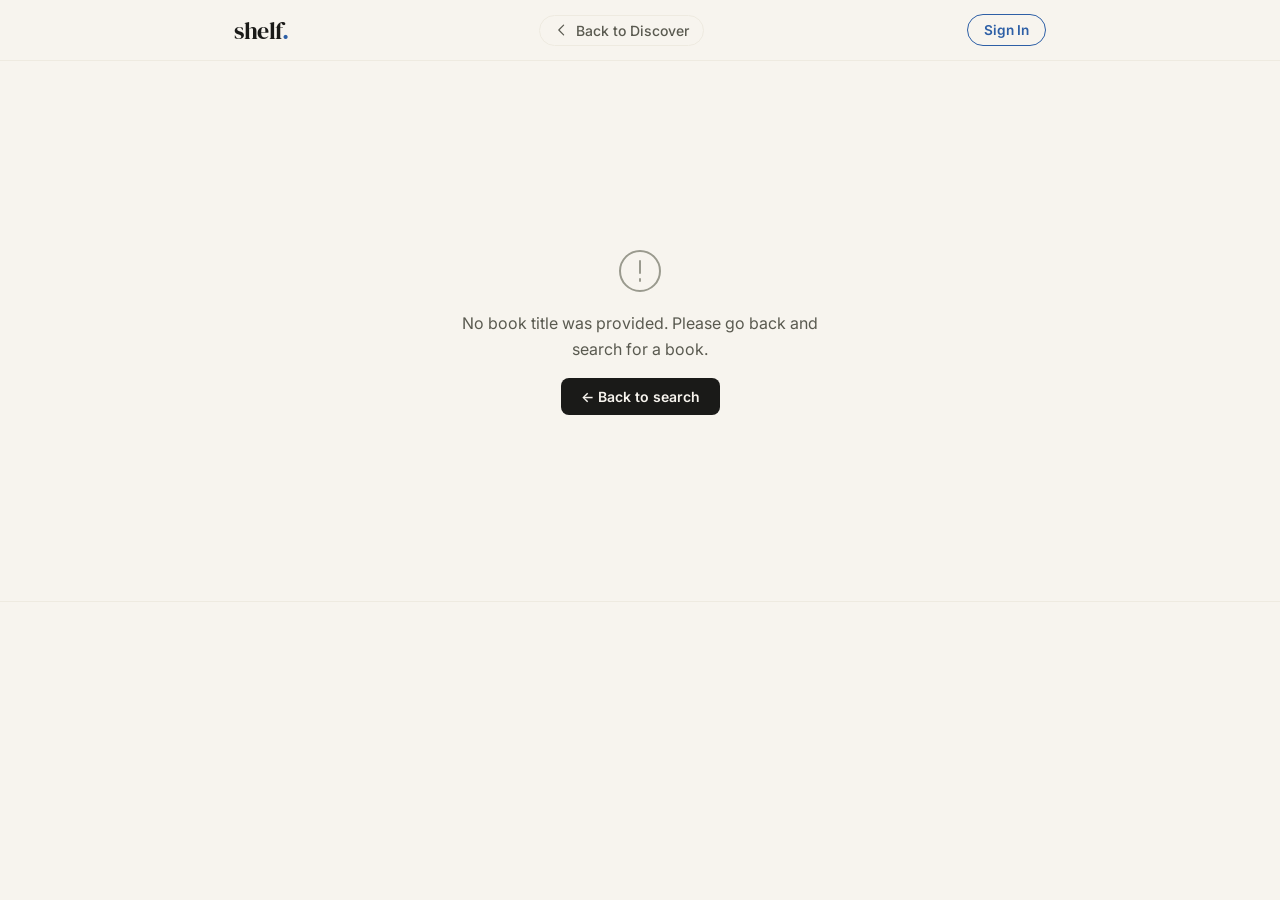
==== commit 8eca6726: "Remove AI references from book.html Removed AI-related subtitles from recommendations and footer." ====
--- a/frontend/book.html
+++ b/frontend/book.html
@@ -158,7 +158,6 @@
       <section id="rec-section" class="rec-section" hidden>
         <div class="rec-header">
           <h2 class="section-heading">Recommended Books</h2>
-          <p class="rec-subtitle">Curated by AI · Based on themes &amp; genre</p>
         </div>
         <div id="rec-grid" class="rec-grid"></div>
       </section>
@@ -178,7 +177,6 @@
 
   <!-- ── Footer ─────────────────────────────────────────────── -->
   <footer class="site-footer">
-    <p>Built with Azure AI Language · Azure OpenAI · Azure Translator · Azure Functions</p>
   </footer>
 
   <script src="auth.js"></script>
--- a/frontend/style.css
+++ b/frontend/style.css
@@ -513,25 +513,13 @@
    BOOK DETAILS PAGE — all new styles, nothing above modified
 ═══════════════════════════════════════════════════════════════ */
 
-/* ── Dark mode tokens ───────────────────────────────────────── */
-@media (prefers-color-scheme: dark) {
-  :root {
-    --bg:        #13120F;
-    --bg2:       #1E1D18;
-    --ink:       #F0EDE6;
-    --ink2:      #A8A49A;
-    --ink3:      #6A665E;
-    --accent:    #6B9FE4;
-    --accent-lt: #1A2535;
-    --accent-md: #2D4A70;
-    --gold:      #D4A855;
-    --gold-lt:   #2A2010;
-    --shadow:    0 2px 12px rgba(0,0,0,0.3);
-    --shadow-lg: 0 8px 32px rgba(0,0,0,0.45);
-    --glass-bg:  rgba(30, 29, 24, 0.7);
-    --glass-border: rgba(255,255,255,0.07);
-  }
-}
+/* Note: dark-mode tokens intentionally removed — the rest of the site
+   (Discover / index.html) has no dark theme, so letting only this page
+   flip to dark on prefers-color-scheme made the two pages inconsistent
+   and, combined with the unconditional --glass-bg below, unreadable
+   (light glass cards over a dark page bg + near-white --ink text).
+   Book Details now always uses the same light palette as the rest of
+   the app. Re-introduce a real dark theme site-wide later if wanted. */
 
 :root {
   --glass-bg:     rgba(255,255,255,0.72);
@@ -781,9 +769,6 @@
   background: var(--bg2);
   border-radius: 8px;
 }
-@media (prefers-color-scheme: dark) {
-  .book-stat { background: rgba(255,255,255,0.05); }
-}
 .stat-label {
   font-family: 'DM Mono', monospace;
   font-size: 0.65rem;
@@ -931,6 +916,12 @@
 .rec-cover-placeholder svg {
   width: 60px;
   height: 80px;
+}
+.rec-cover-img {
+  width: 100%;
+  height: 100%;
+  object-fit: cover;
+  display: block;
 }
 
 .rec-card-body {
@@ -1363,4 +1354,15 @@
 
     gap:12px;
 
-}+}
+
+/* ── [hidden] fix ────────────────────────────────────────────────
+   Several classes above (.dataset-warning, .book-rating-wrap,
+   .book-stat, .no-rec-msg, .auth-user-area, .book-cover-placeholder,
+   .page-error, .btn-primary, etc.) set their own `display` value.
+   An element's own class rule always beats the browser's built-in
+   `[hidden] { display: none }` rule, so toggling the `hidden`
+   attribute in JS silently stopped hiding these elements — that's
+   what caused the empty warning banner. This single rule restores
+   `hidden` as the final word for every element on the page. */
+[hidden] { display: none !important; }
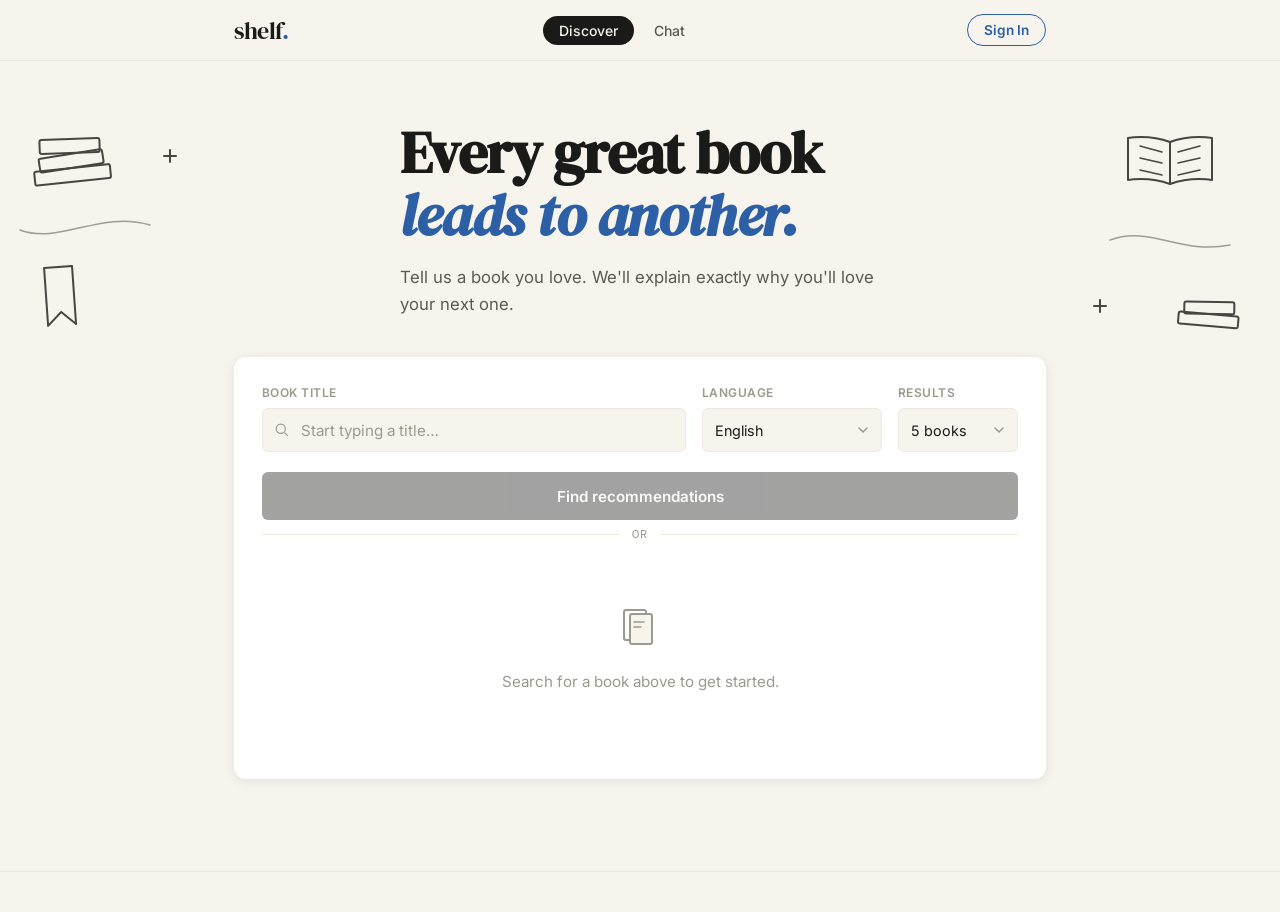
==== commit f10304c3: "Refactor book.html for recommendations and chatbot Updated the title and navigation structure, added" ====
--- a/frontend/book.html
+++ b/frontend/book.html
@@ -3,29 +3,26 @@
 <head>
   <meta charset="UTF-8" />
   <meta name="viewport" content="width=device-width, initial-scale=1.0" />
-  <title>Book Details — Shelf</title>
+  <title>Shelf — Book Recommendations</title>
   <link rel="preconnect" href="https://fonts.googleapis.com" />
   <link rel="preconnect" href="https://fonts.gstatic.com" crossorigin />
   <link href="https://fonts.googleapis.com/css2?family=DM+Serif+Display:ital@0;1&family=Inter:wght@400;500;600&family=DM+Mono:wght@400;500&display=swap" rel="stylesheet" />
   <link rel="stylesheet" href="style.css" />
+  <!-- MSAL.js — Microsoft Authentication Library -->
   
 </head>
-<body class="book-page">
+<body>
 
   <!-- ── Header ─────────────────────────────────────────────── -->
   <header class="site-header">
     <div class="header-inner">
-      <a href="index.html" class="logo">shelf<span class="logo-dot">.</span></a>
+      <span class="logo">shelf<span class="logo-dot">.</span></span>
       <nav class="header-nav">
-        <a href="index.html" class="nav-back-btn">
-          <svg viewBox="0 0 20 20" fill="none" width="16" height="16">
-            <path d="M12 4L6 10l6 6" stroke="currentColor" stroke-width="1.5" stroke-linecap="round" stroke-linejoin="round"/>
-          </svg>
-          Back to Discover
-        </a>
+        <button class="nav-tab active" data-view="recommend">Discover</button>
+        <button class="nav-tab" data-view="chat">Chat</button>
       </nav>
 
-      <!-- ── Auth area ──────────────────────────────────── -->
+      <!-- ── Auth area ────────────────────────────────────── -->
       <div id="auth-area" class="auth-area">
         <button id="auth-login-btn" class="auth-login-btn">Sign In</button>
         <div id="auth-user-area" class="auth-user-area" hidden>
@@ -36,150 +33,255 @@
     </div>
   </header>
 
-  <!-- ── Loading state ──────────────────────────────────────── -->
-  <div id="page-loading" class="page-loading">
-    <div class="page-spinner">
-      <svg viewBox="0 0 50 50" fill="none">
-        <circle cx="25" cy="25" r="20" stroke="var(--accent-md)" stroke-width="4"/>
-        <path d="M25 5 A20 20 0 0 1 45 25" stroke="var(--accent)" stroke-width="4" stroke-linecap="round"/>
+  <!-- ── Auth modal ─────────────────────────────────────────── -->
+  <div id="auth-modal" class="auth-modal" hidden role="dialog" aria-modal="true" aria-labelledby="auth-modal-title">
+    <div class="auth-modal-card glass-card">
+      <button id="auth-modal-close" class="auth-modal-close" aria-label="Close">
+        <svg viewBox="0 0 20 20" fill="none" width="18" height="18">
+          <path d="M5 5l10 10M15 5L5 15" stroke="currentColor" stroke-width="1.5" stroke-linecap="round"/>
+        </svg>
+      </button>
+
+      <div class="auth-modal-header">
+        <span class="logo" style="font-size:1.3rem">shelf<span class="logo-dot">.</span></span>
+        <h2 id="auth-modal-title" class="auth-modal-title">Welcome back</h2>
+        <p class="auth-modal-sub">Sign in to save favorites and view history</p>
+      </div>
+
+      <form id="auth-login-form" class="auth-form" novalidate>
+        <div id="auth-error" class="auth-error" hidden></div>
+
+        <!-- Microsoft login button — MSAL popup handles email/password inside Entra UI -->
+        <button type="submit" class="auth-ms-btn">
+          <svg viewBox="0 0 21 21" width="20" height="20" fill="none">
+            <rect x="1" y="1" width="9" height="9" fill="#F35325"/>
+            <rect x="11" y="1" width="9" height="9" fill="#81BC06"/>
+            <rect x="1" y="11" width="9" height="9" fill="#05A6F0"/>
+            <rect x="11" y="11" width="9" height="9" fill="#FFBA08"/>
+          </svg>
+          Continue with Microsoft
+        </button>
+
+        <label class="auth-remember-label">
+          <input type="checkbox" id="auth-remember" class="auth-remember-checkbox" />
+          Remember me
+        </label>
+      </form>
+
+      <p class="auth-terms">
+        By signing in, you agree to our
+        <a href="#" class="auth-link">Terms of Service</a> and
+        <a href="#" class="auth-link">Privacy Policy</a>.
+      </p>
+    </div>
+  </div>
+
+  <!-- ── Hero ───────────────────────────────────────────────── -->
+  <section class="hero">
+    <h1 class="hero-headline">
+      Every great book<br/>
+      <em>leads to another.</em>
+    </h1>
+    <p class="hero-sub">Tell us a book you love. We'll explain exactly why you'll love your next one.</p>
+
+    <!-- ── Side doodles (decorative, don't affect layout) ───────── -->
+    <div class="side-doodle side-doodle-left" aria-hidden="true">
+      <svg viewBox="0 0 220 260" xmlns="http://www.w3.org/2000/svg" fill="none" stroke="#1A1A18" stroke-width="2" stroke-linecap="round" stroke-linejoin="round">
+        <!-- stack of books -->
+        <g transform="translate(70,60) rotate(-6)">
+          <rect x="-38" y="18" width="76" height="14" rx="2"/>
+          <rect x="-32" y="4" width="64" height="14" rx="2" transform="rotate(-3 0 11)"/>
+          <rect x="-30" y="-11" width="60" height="14" rx="2" transform="rotate(4 0 -4)"/>
+        </g>
+        <!-- squiggle -->
+        <path d="M20 140 C 60 155, 100 120, 150 135" opacity="0.5" stroke-width="1.5"/>
+        <!-- bookmark -->
+        <g transform="translate(60,205) rotate(-4)">
+          <path d="M-14 -28 L 14 -28 L 14 30 L 0 17 L -14 30 Z"/>
+        </g>
+        <!-- sparkle -->
+        <path d="M170 60 L170 72 M164 66 L176 66"/>
       </svg>
-      <p>Loading book details…</p>
-    </div>
-  </div>
-
-  <!-- ── Error state ────────────────────────────────────────── -->
-  <div id="page-error" class="page-error" hidden>
-    <div class="error-card">
-      <svg viewBox="0 0 48 48" fill="none" width="48" height="48">
-        <circle cx="24" cy="24" r="20" stroke="var(--ink3)" stroke-width="2"/>
-        <path d="M24 14v12M24 32v2" stroke="var(--ink3)" stroke-width="2" stroke-linecap="round"/>
+    </div>
+
+    <div class="side-doodle side-doodle-right" aria-hidden="true">
+      <svg viewBox="0 0 220 260" xmlns="http://www.w3.org/2000/svg" fill="none" stroke="#1A1A18" stroke-width="2" stroke-linecap="round" stroke-linejoin="round">
+        <!-- open book -->
+        <g transform="translate(110,70)">
+          <path d="M0 -18 C -22 -26 -42 -22 -42 -22 L -42 20 C -42 20 -22 16 0 24 Z"/>
+          <path d="M0 -18 C 22 -26 42 -22 42 -22 L 42 20 C 42 20 22 16 0 24 Z"/>
+          <path d="M-30 -14 L -8 -8 M-30 -2 L -8 3 M-30 10 L -8 15" stroke-width="1.5"/>
+          <path d="M30 -14 L 8 -8 M30 -2 L 8 3 M30 10 L 8 15" stroke-width="1.5"/>
+        </g>
+        <!-- squiggle -->
+        <path d="M50 150 C 90 135, 120 165, 170 155" opacity="0.5" stroke-width="1.5"/>
+        <!-- small stack of books -->
+        <g transform="translate(150,210) rotate(5)">
+          <rect x="-30" y="14" width="60" height="12" rx="2"/>
+          <rect x="-25" y="2" width="50" height="12" rx="2" transform="rotate(-4 0 8)"/>
+        </g>
+        <!-- sparkle -->
+        <path d="M40 210 L40 222 M34 216 L46 216"/>
       </svg>
-      <p id="error-msg">Something went wrong.</p>
-      <a href="index.html" class="btn-primary">← Back to search</a>
-    </div>
-  </div>
-
-  <!-- ── Main content ───────────────────────────────────────── -->
-  <main id="page-content" class="book-page-content" hidden>
-    <div class="book-container">
-
-      <!-- ── Book Hero Section ─────────────────────────────── -->
-      <section class="book-hero glass-card">
-
-        <!-- Cover -->
-        <div class="book-cover-wrap">
-          <div class="book-cover-shadow"></div>
-          <img id="book-cover" class="book-cover-img" src="" alt="" />
-          <div id="book-cover-placeholder" class="book-cover-placeholder" hidden>
-            <svg viewBox="0 0 80 110" fill="none">
-              <rect width="80" height="110" rx="6" fill="var(--bg2)"/>
-              <path d="M20 40h40M20 55h30M20 70h35" stroke="var(--ink3)" stroke-width="3" stroke-linecap="round"/>
-            </svg>
+    </div>
+  </section>
+
+  <!-- ═══════════════════════════════════════════════════════════
+       VIEW 1 — RECOMMENDATION
+  ════════════════════════════════════════════════════════════ -->
+  <main id="view-recommend" class="view active">
+    <div class="container">
+
+      <!-- Search card -->
+      <div class="search-card">
+        <div class="search-row">
+          <div class="autocomplete-wrap">
+            <label class="field-label" for="book-input">Book title</label>
+            <div class="input-icon-wrap">
+              <svg class="input-icon" viewBox="0 0 20 20" fill="none">
+                <circle cx="8.5" cy="8.5" r="5.75" stroke="currentColor" stroke-width="1.5"/>
+                <path d="M13.5 13.5L17 17" stroke="currentColor" stroke-width="1.5" stroke-linecap="round"/>
+              </svg>
+              <input
+                id="book-input"
+                class="book-input"
+                type="text"
+                placeholder="Start typing a title…"
+                autocomplete="off"
+                spellcheck="false"
+              />
+            </div>
+            <ul id="suggestions" class="suggestions" role="listbox" aria-label="Book suggestions"></ul>
           </div>
-        </div>
-
-        <!-- Meta -->
-        <div class="book-meta">
-
-          <!-- Dataset warning banner -->
-          <div id="dataset-warning" class="dataset-warning" hidden>
-            <svg viewBox="0 0 20 20" fill="none" width="16" height="16">
-              <circle cx="10" cy="10" r="8" stroke="currentColor" stroke-width="1.5"/>
-              <path d="M10 6v5M10 13v1" stroke="currentColor" stroke-width="1.5" stroke-linecap="round"/>
-            </svg>
-            <span id="dataset-warning-msg"></span>
+
+          <div class="lang-wrap">
+            <label class="field-label" for="lang-select">Language</label>
+            <select id="lang-select" class="lang-select">
+              <option value="en">English</option>
+              <option value="es">Spanish</option>
+              <option value="fr">French</option>
+              <option value="de">German</option>
+              <option value="hi">Hindi</option>
+              <option value="ar">Arabic</option>
+              <option value="zh-Hans">Chinese (Simplified)</option>
+              <option value="ja">Japanese</option>
+              <option value="pt">Portuguese</option>
+              <option value="ru">Russian</option>
+            </select>
           </div>
 
-          <!-- Categories / genre chips -->
-          <div id="book-categories" class="book-categories"></div>
-
-          <!-- Title -->
-          <h1 id="book-title" class="book-detail-title"></h1>
-
-          <!-- Authors -->
-          <p id="book-authors" class="book-authors"></p>
-
-          <!-- Star rating -->
-          <div id="book-rating-wrap" class="book-rating-wrap" hidden>
-            <div id="book-stars" class="book-stars"></div>
-            <span id="book-rating-count" class="book-rating-count"></span>
+          <div class="count-wrap">
+            <label class="field-label" for="count-select">Results</label>
+            <select id="count-select" class="lang-select">
+              <option value="3">3 books</option>
+              <option value="5" selected>5 books</option>
+              <option value="8">8 books</option>
+            </select>
           </div>
-
-          <!-- Quick stats grid -->
-          <div class="book-stats-grid">
-            <div id="stat-publisher" class="book-stat" hidden>
-              <span class="stat-label">Publisher</span>
-              <span id="stat-publisher-val" class="stat-value"></span>
-            </div>
-            <div id="stat-date" class="book-stat" hidden>
-              <span class="stat-label">Published</span>
-              <span id="stat-date-val" class="stat-value"></span>
-            </div>
-            <div id="stat-pages" class="book-stat" hidden>
-              <span class="stat-label">Pages</span>
-              <span id="stat-pages-val" class="stat-value"></span>
-            </div>
-            <div id="stat-language" class="book-stat" hidden>
-              <span class="stat-label">Language</span>
-              <span id="stat-language-val" class="stat-value"></span>
-            </div>
-            <div id="stat-isbn10" class="book-stat" hidden>
-              <span class="stat-label">ISBN-10</span>
-              <span id="stat-isbn10-val" class="stat-value mono"></span>
-            </div>
-            <div id="stat-isbn13" class="book-stat" hidden>
-              <span class="stat-label">ISBN-13</span>
-              <span id="stat-isbn13-val" class="stat-value mono"></span>
-            </div>
-          </div>
-
-          <!-- Action buttons -->
-          <div class="book-actions">
-            <a id="google-books-btn" class="btn-primary" href="#" target="_blank" rel="noopener" hidden>
-              <svg viewBox="0 0 20 20" fill="none" width="16" height="16">
-                <path d="M11 3H5a2 2 0 00-2 2v10a2 2 0 002 2h10a2 2 0 002-2v-6" stroke="currentColor" stroke-width="1.5" stroke-linecap="round"/>
-                <path d="M15 3h2v2M11 9l6-6" stroke="currentColor" stroke-width="1.5" stroke-linecap="round" stroke-linejoin="round"/>
-              </svg>
-              View on Google Books
-            </a>
-            <a href="index.html" class="btn-secondary">← Search another book</a>
-          </div>
-        </div>
-      </section>
-
-      <!-- ── Description ───────────────────────────────────── -->
-      <section id="book-desc-section" class="book-desc-section glass-card" hidden>
-        <h2 class="section-heading">About this book</h2>
-        <div id="book-description" class="book-description"></div>
-        <button id="desc-toggle" class="desc-toggle" hidden>Show more</button>
-      </section>
-
-      <!-- ── Recommendations ───────────────────────────────── -->
-      <section id="rec-section" class="rec-section" hidden>
-        <div class="rec-header">
-          <h2 class="section-heading">Recommended Books</h2>
-        </div>
-        <div id="rec-grid" class="rec-grid"></div>
-      </section>
-
-      <!-- No recommendations message -->
-      <div id="no-rec-msg" class="no-rec-msg" hidden>
-        <svg viewBox="0 0 48 48" fill="none" width="40" height="40">
+        </div>
+
+        <button id="recommend-btn" class="recommend-btn" disabled>
+          <span class="btn-text">Find recommendations</span>
+          <span class="btn-spinner" hidden>
+            <svg viewBox="0 0 24 24" fill="none"><circle cx="12" cy="12" r="10" stroke="currentColor" stroke-width="2.5" stroke-dasharray="50" stroke-dashoffset="30" class="spinner-circle"/></svg>
+          </span>
+        </button>
+
+        <!-- ── or divider ──────────────────────────────────── -->
+        <div class="scan-divider" aria-hidden="true"><span>or</span></div>
+
+      <!-- Matched book badge -->
+      <div id="matched-book" class="matched-book" hidden>
+        <span class="matched-label">Showing recommendations for</span>
+        <span id="matched-title" class="matched-title"></span>
+        <span id="matched-genre" class="matched-genre"></span>
+      </div>
+
+      <!-- Results grid -->
+      <div id="results" class="results-grid"></div>
+
+      <!-- Empty / error state -->
+      <div id="empty-state" class="empty-state" hidden>
+        <svg viewBox="0 0 48 48" fill="none">
           <rect x="8" y="6" width="22" height="30" rx="2" stroke="currentColor" stroke-width="2"/>
           <rect x="14" y="10" width="22" height="30" rx="2" stroke="currentColor" stroke-width="2" fill="var(--bg)"/>
           <path d="M18 18h10M18 23h7" stroke="currentColor" stroke-width="1.5" stroke-linecap="round"/>
         </svg>
-        <p id="no-rec-text"></p>
+        <p id="empty-msg">Search for a book above to get started.</p>
       </div>
 
     </div>
   </main>
 
-  <!-- ── Footer ─────────────────────────────────────────────── -->
+  <!-- ═══════════════════════════════════════════════════════════
+       VIEW 2 — CHATBOT
+  ════════════════════════════════════════════════════════════ -->
+  <main id="view-chat" class="view">
+    <div class="container chat-container">
+
+      <div class="chat-header">
+        <div class="chat-avatar">
+          <svg viewBox="0 0 32 32" fill="none">
+            <rect width="32" height="32" rx="8" fill="var(--ink)"/>
+            <path d="M9 12h14M9 16h10M9 20h12" stroke="var(--bg)" stroke-width="2" stroke-linecap="round"/>
+          </svg>
+        </div>
+        <div>
+          <p class="chat-name">Shelf Assistant</p>
+          <p class="chat-subtitle">Ask me anything about books</p>
+        </div>
+        <div class="chat-lang-wrap">
+          <select id="chat-lang-select" class="lang-select small">
+            <option value="en">English</option>
+            <option value="es">Spanish</option>
+            <option value="fr">French</option>
+            <option value="de">German</option>
+            <option value="hi">Hindi</option>
+            <option value="ar">Arabic</option>
+            <option value="zh-Hans">Chinese (Simplified)</option>
+            <option value="ja">Japanese</option>
+            <option value="pt">Portuguese</option>
+            <option value="ru">Russian</option>
+          </select>
+        </div>
+      </div>
+
+      <div id="chat-messages" class="chat-messages">
+        <div class="chat-bubble assistant">
+          <p>Hi! I'm your personal book guide. Tell me a book you love, a genre you're in the mood for, or ask something like <em>"What should I read after The Alchemist?"</em></p>
+        </div>
+      </div>
+
+      <div class="chat-input-row">
+        <input
+          id="chat-input"
+          class="chat-input"
+          type="text"
+          placeholder="Ask about books…"
+          autocomplete="off"
+        />
+        <button id="chat-send" class="chat-send-btn" aria-label="Send">
+          <svg viewBox="0 0 20 20" fill="none">
+            <path d="M17 10L3 3l3.5 7L3 17l14-7z" stroke="currentColor" stroke-width="1.5" stroke-linejoin="round"/>
+          </svg>
+        </button>
+      </div>
+
+      <div class="chat-suggestions-row">
+        <button class="chat-pill" data-msg="What should I read after Harry Potter?">After Harry Potter?</button>
+        <button class="chat-pill" data-msg="Recommend me a fantasy book">Fantasy picks</button>
+        <button class="chat-pill" data-msg="I want something magical and adventurous">Magical adventure</button>
+        <button class="chat-pill" data-msg="Best books for someone who loves mystery">Mystery lover</button>
+      </div>
+
+    </div>
+  </main>
+
+  <!-- ── Footer ──────────────────────────────────────────────── -->
   <footer class="site-footer">
   </footer>
 
   <script src="auth.js"></script>
-  <script src="book.js"></script>
+  <script src="app.js"></script>
 </body>
 </html>
--- a/frontend/style.css
+++ b/frontend/style.css
@@ -1355,7 +1355,30 @@
     gap:12px;
 
 }
-
+/* ── Side doodles ─────────────────────────────────────────────
+   Decorative only — position:absolute takes these OUT of normal
+   document flow, so they float at the page edges without pushing
+   the hero/search card down or affecting layout at all. */
+.side-doodle {
+  position: absolute;
+  top: 90px;
+  width: 220px;
+  height: 260px;
+  opacity: 0.8;
+  pointer-events: none;   /* clicks pass through to whatever's underneath */
+  z-index: 0;
+}
+.side-doodle svg { width: 100%; height: 100%; display: block; }
+.side-doodle-left  { left: 0; }
+.side-doodle-right { right: 0; }
+
+/* Make sure real content (search card etc.) stays above the doodles */
+.search-card { position: relative; z-index: 1; }
+
+/* Hide on smaller screens where there's no spare side margin */
+@media (max-width: 1200px) {
+  .side-doodle { display: none; }
+}
 /* ── [hidden] fix ────────────────────────────────────────────────
    Several classes above (.dataset-warning, .book-rating-wrap,
    .book-stat, .no-rec-msg, .auth-user-area, .book-cover-placeholder,
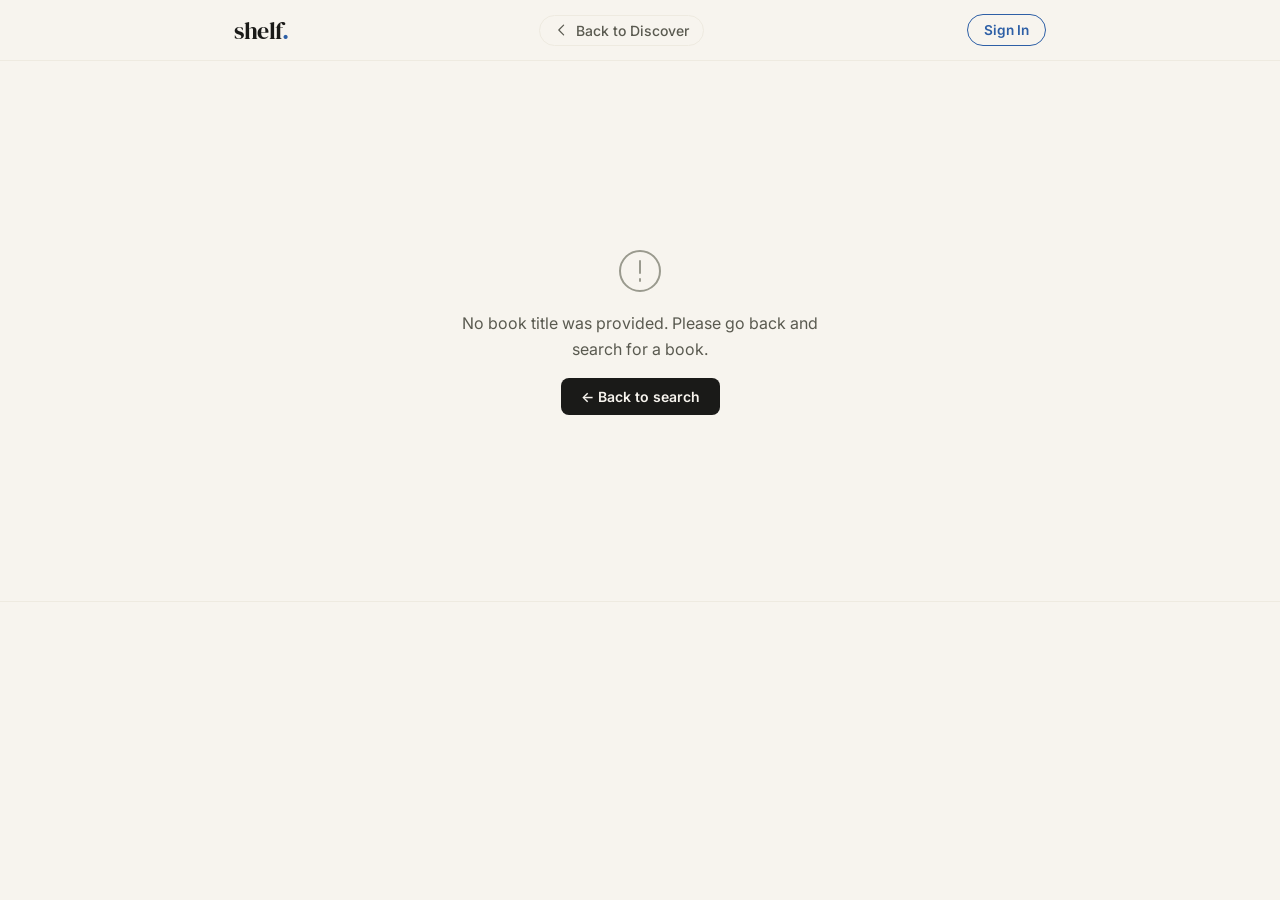
==== commit ef9741a3: "Update book page title and structure" ====
--- a/frontend/book.html
+++ b/frontend/book.html
@@ -3,26 +3,29 @@
 <head>
   <meta charset="UTF-8" />
   <meta name="viewport" content="width=device-width, initial-scale=1.0" />
-  <title>Shelf — Book Recommendations</title>
+  <title>Book Details — Shelf</title>
   <link rel="preconnect" href="https://fonts.googleapis.com" />
   <link rel="preconnect" href="https://fonts.gstatic.com" crossorigin />
   <link href="https://fonts.googleapis.com/css2?family=DM+Serif+Display:ital@0;1&family=Inter:wght@400;500;600&family=DM+Mono:wght@400;500&display=swap" rel="stylesheet" />
   <link rel="stylesheet" href="style.css" />
-  <!-- MSAL.js — Microsoft Authentication Library -->
   
 </head>
-<body>
+<body class="book-page">
 
   <!-- ── Header ─────────────────────────────────────────────── -->
   <header class="site-header">
     <div class="header-inner">
-      <span class="logo">shelf<span class="logo-dot">.</span></span>
+      <a href="index.html" class="logo">shelf<span class="logo-dot">.</span></a>
       <nav class="header-nav">
-        <button class="nav-tab active" data-view="recommend">Discover</button>
-        <button class="nav-tab" data-view="chat">Chat</button>
+        <a href="index.html" class="nav-back-btn">
+          <svg viewBox="0 0 20 20" fill="none" width="16" height="16">
+            <path d="M12 4L6 10l6 6" stroke="currentColor" stroke-width="1.5" stroke-linecap="round" stroke-linejoin="round"/>
+          </svg>
+          Back to Discover
+        </a>
       </nav>
 
-      <!-- ── Auth area ────────────────────────────────────── -->
+      <!-- ── Auth area ──────────────────────────────────── -->
       <div id="auth-area" class="auth-area">
         <button id="auth-login-btn" class="auth-login-btn">Sign In</button>
         <div id="auth-user-area" class="auth-user-area" hidden>
@@ -33,255 +36,154 @@
     </div>
   </header>
 
-  <!-- ── Auth modal ─────────────────────────────────────────── -->
-  <div id="auth-modal" class="auth-modal" hidden role="dialog" aria-modal="true" aria-labelledby="auth-modal-title">
-    <div class="auth-modal-card glass-card">
-      <button id="auth-modal-close" class="auth-modal-close" aria-label="Close">
-        <svg viewBox="0 0 20 20" fill="none" width="18" height="18">
-          <path d="M5 5l10 10M15 5L5 15" stroke="currentColor" stroke-width="1.5" stroke-linecap="round"/>
-        </svg>
-      </button>
-
-      <div class="auth-modal-header">
-        <span class="logo" style="font-size:1.3rem">shelf<span class="logo-dot">.</span></span>
-        <h2 id="auth-modal-title" class="auth-modal-title">Welcome back</h2>
-        <p class="auth-modal-sub">Sign in to save favorites and view history</p>
-      </div>
-
-      <form id="auth-login-form" class="auth-form" novalidate>
-        <div id="auth-error" class="auth-error" hidden></div>
-
-        <!-- Microsoft login button — MSAL popup handles email/password inside Entra UI -->
-        <button type="submit" class="auth-ms-btn">
-          <svg viewBox="0 0 21 21" width="20" height="20" fill="none">
-            <rect x="1" y="1" width="9" height="9" fill="#F35325"/>
-            <rect x="11" y="1" width="9" height="9" fill="#81BC06"/>
-            <rect x="1" y="11" width="9" height="9" fill="#05A6F0"/>
-            <rect x="11" y="11" width="9" height="9" fill="#FFBA08"/>
-          </svg>
-          Continue with Microsoft
-        </button>
-
-        <label class="auth-remember-label">
-          <input type="checkbox" id="auth-remember" class="auth-remember-checkbox" />
-          Remember me
-        </label>
-      </form>
-
-      <p class="auth-terms">
-        By signing in, you agree to our
-        <a href="#" class="auth-link">Terms of Service</a> and
-        <a href="#" class="auth-link">Privacy Policy</a>.
-      </p>
+  <!-- ── Loading state ──────────────────────────────────────── -->
+  <div id="page-loading" class="page-loading">
+    <div class="page-spinner">
+      <svg viewBox="0 0 50 50" fill="none">
+        <circle cx="25" cy="25" r="20" stroke="var(--accent-md)" stroke-width="4"/>
+        <path d="M25 5 A20 20 0 0 1 45 25" stroke="var(--accent)" stroke-width="4" stroke-linecap="round"/>
+      </svg>
+      <p>Loading book details…</p>
     </div>
   </div>
 
-  <!-- ── Hero ───────────────────────────────────────────────── -->
-  <section class="hero">
-    <h1 class="hero-headline">
-      Every great book<br/>
-      <em>leads to another.</em>
-    </h1>
-    <p class="hero-sub">Tell us a book you love. We'll explain exactly why you'll love your next one.</p>
+  <!-- ── Error state ────────────────────────────────────────── -->
+  <div id="page-error" class="page-error" hidden>
+    <div class="error-card">
+      <svg viewBox="0 0 48 48" fill="none" width="48" height="48">
+        <circle cx="24" cy="24" r="20" stroke="var(--ink3)" stroke-width="2"/>
+        <path d="M24 14v12M24 32v2" stroke="var(--ink3)" stroke-width="2" stroke-linecap="round"/>
+      </svg>
+      <p id="error-msg">Something went wrong.</p>
+      <a href="index.html" class="btn-primary">← Back to search</a>
+    </div>
+  </div>
 
-    <!-- ── Side doodles (decorative, don't affect layout) ───────── -->
-    <div class="side-doodle side-doodle-left" aria-hidden="true">
-      <svg viewBox="0 0 220 260" xmlns="http://www.w3.org/2000/svg" fill="none" stroke="#1A1A18" stroke-width="2" stroke-linecap="round" stroke-linejoin="round">
-        <!-- stack of books -->
-        <g transform="translate(70,60) rotate(-6)">
-          <rect x="-38" y="18" width="76" height="14" rx="2"/>
-          <rect x="-32" y="4" width="64" height="14" rx="2" transform="rotate(-3 0 11)"/>
-          <rect x="-30" y="-11" width="60" height="14" rx="2" transform="rotate(4 0 -4)"/>
-        </g>
-        <!-- squiggle -->
-        <path d="M20 140 C 60 155, 100 120, 150 135" opacity="0.5" stroke-width="1.5"/>
-        <!-- bookmark -->
-        <g transform="translate(60,205) rotate(-4)">
-          <path d="M-14 -28 L 14 -28 L 14 30 L 0 17 L -14 30 Z"/>
-        </g>
-        <!-- sparkle -->
-        <path d="M170 60 L170 72 M164 66 L176 66"/>
-      </svg>
-    </div>
+  <!-- ── Main content ───────────────────────────────────────── -->
+  <main id="page-content" class="book-page-content" hidden>
+    <div class="book-container">
 
-    <div class="side-doodle side-doodle-right" aria-hidden="true">
-      <svg viewBox="0 0 220 260" xmlns="http://www.w3.org/2000/svg" fill="none" stroke="#1A1A18" stroke-width="2" stroke-linecap="round" stroke-linejoin="round">
-        <!-- open book -->
-        <g transform="translate(110,70)">
-          <path d="M0 -18 C -22 -26 -42 -22 -42 -22 L -42 20 C -42 20 -22 16 0 24 Z"/>
-          <path d="M0 -18 C 22 -26 42 -22 42 -22 L 42 20 C 42 20 22 16 0 24 Z"/>
-          <path d="M-30 -14 L -8 -8 M-30 -2 L -8 3 M-30 10 L -8 15" stroke-width="1.5"/>
-          <path d="M30 -14 L 8 -8 M30 -2 L 8 3 M30 10 L 8 15" stroke-width="1.5"/>
-        </g>
-        <!-- squiggle -->
-        <path d="M50 150 C 90 135, 120 165, 170 155" opacity="0.5" stroke-width="1.5"/>
-        <!-- small stack of books -->
-        <g transform="translate(150,210) rotate(5)">
-          <rect x="-30" y="14" width="60" height="12" rx="2"/>
-          <rect x="-25" y="2" width="50" height="12" rx="2" transform="rotate(-4 0 8)"/>
-        </g>
-        <!-- sparkle -->
-        <path d="M40 210 L40 222 M34 216 L46 216"/>
-      </svg>
-    </div>
-  </section>
+      <!-- ── Book Hero Section ─────────────────────────────── -->
+      <section class="book-hero glass-card">
 
-  <!-- ═══════════════════════════════════════════════════════════
-       VIEW 1 — RECOMMENDATION
-  ════════════════════════════════════════════════════════════ -->
-  <main id="view-recommend" class="view active">
-    <div class="container">
-
-      <!-- Search card -->
-      <div class="search-card">
-        <div class="search-row">
-          <div class="autocomplete-wrap">
-            <label class="field-label" for="book-input">Book title</label>
-            <div class="input-icon-wrap">
-              <svg class="input-icon" viewBox="0 0 20 20" fill="none">
-                <circle cx="8.5" cy="8.5" r="5.75" stroke="currentColor" stroke-width="1.5"/>
-                <path d="M13.5 13.5L17 17" stroke="currentColor" stroke-width="1.5" stroke-linecap="round"/>
-              </svg>
-              <input
-                id="book-input"
-                class="book-input"
-                type="text"
-                placeholder="Start typing a title…"
-                autocomplete="off"
-                spellcheck="false"
-              />
-            </div>
-            <ul id="suggestions" class="suggestions" role="listbox" aria-label="Book suggestions"></ul>
-          </div>
-
-          <div class="lang-wrap">
-            <label class="field-label" for="lang-select">Language</label>
-            <select id="lang-select" class="lang-select">
-              <option value="en">English</option>
-              <option value="es">Spanish</option>
-              <option value="fr">French</option>
-              <option value="de">German</option>
-              <option value="hi">Hindi</option>
-              <option value="ar">Arabic</option>
-              <option value="zh-Hans">Chinese (Simplified)</option>
-              <option value="ja">Japanese</option>
-              <option value="pt">Portuguese</option>
-              <option value="ru">Russian</option>
-            </select>
-          </div>
-
-          <div class="count-wrap">
-            <label class="field-label" for="count-select">Results</label>
-            <select id="count-select" class="lang-select">
-              <option value="3">3 books</option>
-              <option value="5" selected>5 books</option>
-              <option value="8">8 books</option>
-            </select>
+        <!-- Cover -->
+        <div class="book-cover-wrap">
+          <div class="book-cover-shadow"></div>
+          <img id="book-cover" class="book-cover-img" src="" alt="" />
+          <div id="book-cover-placeholder" class="book-cover-placeholder" hidden>
+            <svg viewBox="0 0 80 110" fill="none">
+              <rect width="80" height="110" rx="6" fill="var(--bg2)"/>
+              <path d="M20 40h40M20 55h30M20 70h35" stroke="var(--ink3)" stroke-width="3" stroke-linecap="round"/>
+            </svg>
           </div>
         </div>
 
-        <button id="recommend-btn" class="recommend-btn" disabled>
-          <span class="btn-text">Find recommendations</span>
-          <span class="btn-spinner" hidden>
-            <svg viewBox="0 0 24 24" fill="none"><circle cx="12" cy="12" r="10" stroke="currentColor" stroke-width="2.5" stroke-dasharray="50" stroke-dashoffset="30" class="spinner-circle"/></svg>
-          </span>
-        </button>
+        <!-- Meta -->
+        <div class="book-meta">
 
-        <!-- ── or divider ──────────────────────────────────── -->
-        <div class="scan-divider" aria-hidden="true"><span>or</span></div>
+          <!-- Dataset warning banner -->
+          <div id="dataset-warning" class="dataset-warning" hidden>
+            <svg viewBox="0 0 20 20" fill="none" width="16" height="16">
+              <circle cx="10" cy="10" r="8" stroke="currentColor" stroke-width="1.5"/>
+              <path d="M10 6v5M10 13v1" stroke="currentColor" stroke-width="1.5" stroke-linecap="round"/>
+            </svg>
+            <span id="dataset-warning-msg"></span>
+          </div>
 
-      <!-- Matched book badge -->
-      <div id="matched-book" class="matched-book" hidden>
-        <span class="matched-label">Showing recommendations for</span>
-        <span id="matched-title" class="matched-title"></span>
-        <span id="matched-genre" class="matched-genre"></span>
-      </div>
+          <!-- Categories / genre chips -->
+          <div id="book-categories" class="book-categories"></div>
 
-      <!-- Results grid -->
-      <div id="results" class="results-grid"></div>
+          <!-- Title -->
+          <div class="book-title-row">
+            <h1 id="book-title" class="book-detail-title"></h1>
+            <span id="main-book-heart-wrap"></span>
+          </div>
 
-      <!-- Empty / error state -->
-      <div id="empty-state" class="empty-state" hidden>
-        <svg viewBox="0 0 48 48" fill="none">
+          <!-- Authors -->
+          <p id="book-authors" class="book-authors"></p>
+
+          <!-- Star rating -->
+          <div id="book-rating-wrap" class="book-rating-wrap" hidden>
+            <div id="book-stars" class="book-stars"></div>
+            <span id="book-rating-count" class="book-rating-count"></span>
+          </div>
+
+          <!-- Quick stats grid -->
+          <div class="book-stats-grid">
+            <div id="stat-publisher" class="book-stat" hidden>
+              <span class="stat-label">Publisher</span>
+              <span id="stat-publisher-val" class="stat-value"></span>
+            </div>
+            <div id="stat-date" class="book-stat" hidden>
+              <span class="stat-label">Published</span>
+              <span id="stat-date-val" class="stat-value"></span>
+            </div>
+            <div id="stat-pages" class="book-stat" hidden>
+              <span class="stat-label">Pages</span>
+              <span id="stat-pages-val" class="stat-value"></span>
+            </div>
+            <div id="stat-language" class="book-stat" hidden>
+              <span class="stat-label">Language</span>
+              <span id="stat-language-val" class="stat-value"></span>
+            </div>
+            <div id="stat-isbn10" class="book-stat" hidden>
+              <span class="stat-label">ISBN-10</span>
+              <span id="stat-isbn10-val" class="stat-value mono"></span>
+            </div>
+            <div id="stat-isbn13" class="book-stat" hidden>
+              <span class="stat-label">ISBN-13</span>
+              <span id="stat-isbn13-val" class="stat-value mono"></span>
+            </div>
+          </div>
+
+          <!-- Action buttons -->
+          <div class="book-actions">
+            <a id="google-books-btn" class="btn-primary" href="#" target="_blank" rel="noopener" hidden>
+              <svg viewBox="0 0 20 20" fill="none" width="16" height="16">
+                <path d="M11 3H5a2 2 0 00-2 2v10a2 2 0 002 2h10a2 2 0 002-2v-6" stroke="currentColor" stroke-width="1.5" stroke-linecap="round"/>
+                <path d="M15 3h2v2M11 9l6-6" stroke="currentColor" stroke-width="1.5" stroke-linecap="round" stroke-linejoin="round"/>
+              </svg>
+              View on Google Books
+            </a>
+            <a href="index.html" class="btn-secondary">← Search another book</a>
+          </div>
+        </div>
+      </section>
+
+      <!-- ── Description ───────────────────────────────────── -->
+      <section id="book-desc-section" class="book-desc-section glass-card" hidden>
+        <h2 class="section-heading">About this book</h2>
+        <div id="book-description" class="book-description"></div>
+        <button id="desc-toggle" class="desc-toggle" hidden>Show more</button>
+      </section>
+
+      <!-- ── Recommendations ───────────────────────────────── -->
+      <section id="rec-section" class="rec-section" hidden>
+        <div class="rec-header">
+          <h2 class="section-heading">Recommended Books</h2>
+        </div>
+        <div id="rec-grid" class="rec-grid"></div>
+      </section>
+
+      <!-- No recommendations message -->
+      <div id="no-rec-msg" class="no-rec-msg" hidden>
+        <svg viewBox="0 0 48 48" fill="none" width="40" height="40">
           <rect x="8" y="6" width="22" height="30" rx="2" stroke="currentColor" stroke-width="2"/>
           <rect x="14" y="10" width="22" height="30" rx="2" stroke="currentColor" stroke-width="2" fill="var(--bg)"/>
           <path d="M18 18h10M18 23h7" stroke="currentColor" stroke-width="1.5" stroke-linecap="round"/>
         </svg>
-        <p id="empty-msg">Search for a book above to get started.</p>
+        <p id="no-rec-text"></p>
       </div>
 
     </div>
   </main>
 
-  <!-- ═══════════════════════════════════════════════════════════
-       VIEW 2 — CHATBOT
-  ════════════════════════════════════════════════════════════ -->
-  <main id="view-chat" class="view">
-    <div class="container chat-container">
-
-      <div class="chat-header">
-        <div class="chat-avatar">
-          <svg viewBox="0 0 32 32" fill="none">
-            <rect width="32" height="32" rx="8" fill="var(--ink)"/>
-            <path d="M9 12h14M9 16h10M9 20h12" stroke="var(--bg)" stroke-width="2" stroke-linecap="round"/>
-          </svg>
-        </div>
-        <div>
-          <p class="chat-name">Shelf Assistant</p>
-          <p class="chat-subtitle">Ask me anything about books</p>
-        </div>
-        <div class="chat-lang-wrap">
-          <select id="chat-lang-select" class="lang-select small">
-            <option value="en">English</option>
-            <option value="es">Spanish</option>
-            <option value="fr">French</option>
-            <option value="de">German</option>
-            <option value="hi">Hindi</option>
-            <option value="ar">Arabic</option>
-            <option value="zh-Hans">Chinese (Simplified)</option>
-            <option value="ja">Japanese</option>
-            <option value="pt">Portuguese</option>
-            <option value="ru">Russian</option>
-          </select>
-        </div>
-      </div>
-
-      <div id="chat-messages" class="chat-messages">
-        <div class="chat-bubble assistant">
-          <p>Hi! I'm your personal book guide. Tell me a book you love, a genre you're in the mood for, or ask something like <em>"What should I read after The Alchemist?"</em></p>
-        </div>
-      </div>
-
-      <div class="chat-input-row">
-        <input
-          id="chat-input"
-          class="chat-input"
-          type="text"
-          placeholder="Ask about books…"
-          autocomplete="off"
-        />
-        <button id="chat-send" class="chat-send-btn" aria-label="Send">
-          <svg viewBox="0 0 20 20" fill="none">
-            <path d="M17 10L3 3l3.5 7L3 17l14-7z" stroke="currentColor" stroke-width="1.5" stroke-linejoin="round"/>
-          </svg>
-        </button>
-      </div>
-
-      <div class="chat-suggestions-row">
-        <button class="chat-pill" data-msg="What should I read after Harry Potter?">After Harry Potter?</button>
-        <button class="chat-pill" data-msg="Recommend me a fantasy book">Fantasy picks</button>
-        <button class="chat-pill" data-msg="I want something magical and adventurous">Magical adventure</button>
-        <button class="chat-pill" data-msg="Best books for someone who loves mystery">Mystery lover</button>
-      </div>
-
-    </div>
-  </main>
-
-  <!-- ── Footer ──────────────────────────────────────────────── -->
+  <!-- ── Footer ─────────────────────────────────────────────── -->
   <footer class="site-footer">
   </footer>
 
   <script src="auth.js"></script>
-  <script src="app.js"></script>
+  <script src="favorites.js"></script>
+  <script src="book.js"></script>
 </body>
 </html>
--- a/frontend/style.css
+++ b/frontend/style.css
@@ -1355,28 +1355,33 @@
     gap:12px;
 
 }
-/* ── Side doodles ─────────────────────────────────────────────
-   Decorative only — position:absolute takes these OUT of normal
-   document flow, so they float at the page edges without pushing
-   the hero/search card down or affecting layout at all. */
+/* ── Side doodles (v2) ───────────────────────────────────────────
+   Nested INSIDE .hero and positioned relative to it, so they are
+   vertically locked to the hero box itself and can never affect
+   the search card's position, no matter what. The
+   calc(50% - 50vw) trick breaks them out to the true left/right
+   edges of the browser window even though .hero is a centered,
+   max-width column. */
+.hero { position: relative; }
 .side-doodle {
   position: absolute;
-  top: 90px;
+  top: 50%;
+  transform: translateY(-50%);
   width: 220px;
   height: 260px;
   opacity: 0.8;
-  pointer-events: none;   /* clicks pass through to whatever's underneath */
+  pointer-events: none;
   z-index: 0;
 }
+.side-doodle-left  { left:  calc(50% - 50vw); }
+.side-doodle-right { right: calc(50% - 50vw); }
 .side-doodle svg { width: 100%; height: 100%; display: block; }
-.side-doodle-left  { left: 0; }
-.side-doodle-right { right: 0; }
 
 /* Make sure real content (search card etc.) stays above the doodles */
 .search-card { position: relative; z-index: 1; }
 
 /* Hide on smaller screens where there's no spare side margin */
-@media (max-width: 1200px) {
+@media (max-width: 1400px) {
   .side-doodle { display: none; }
 }
 /* ── [hidden] fix ────────────────────────────────────────────────
